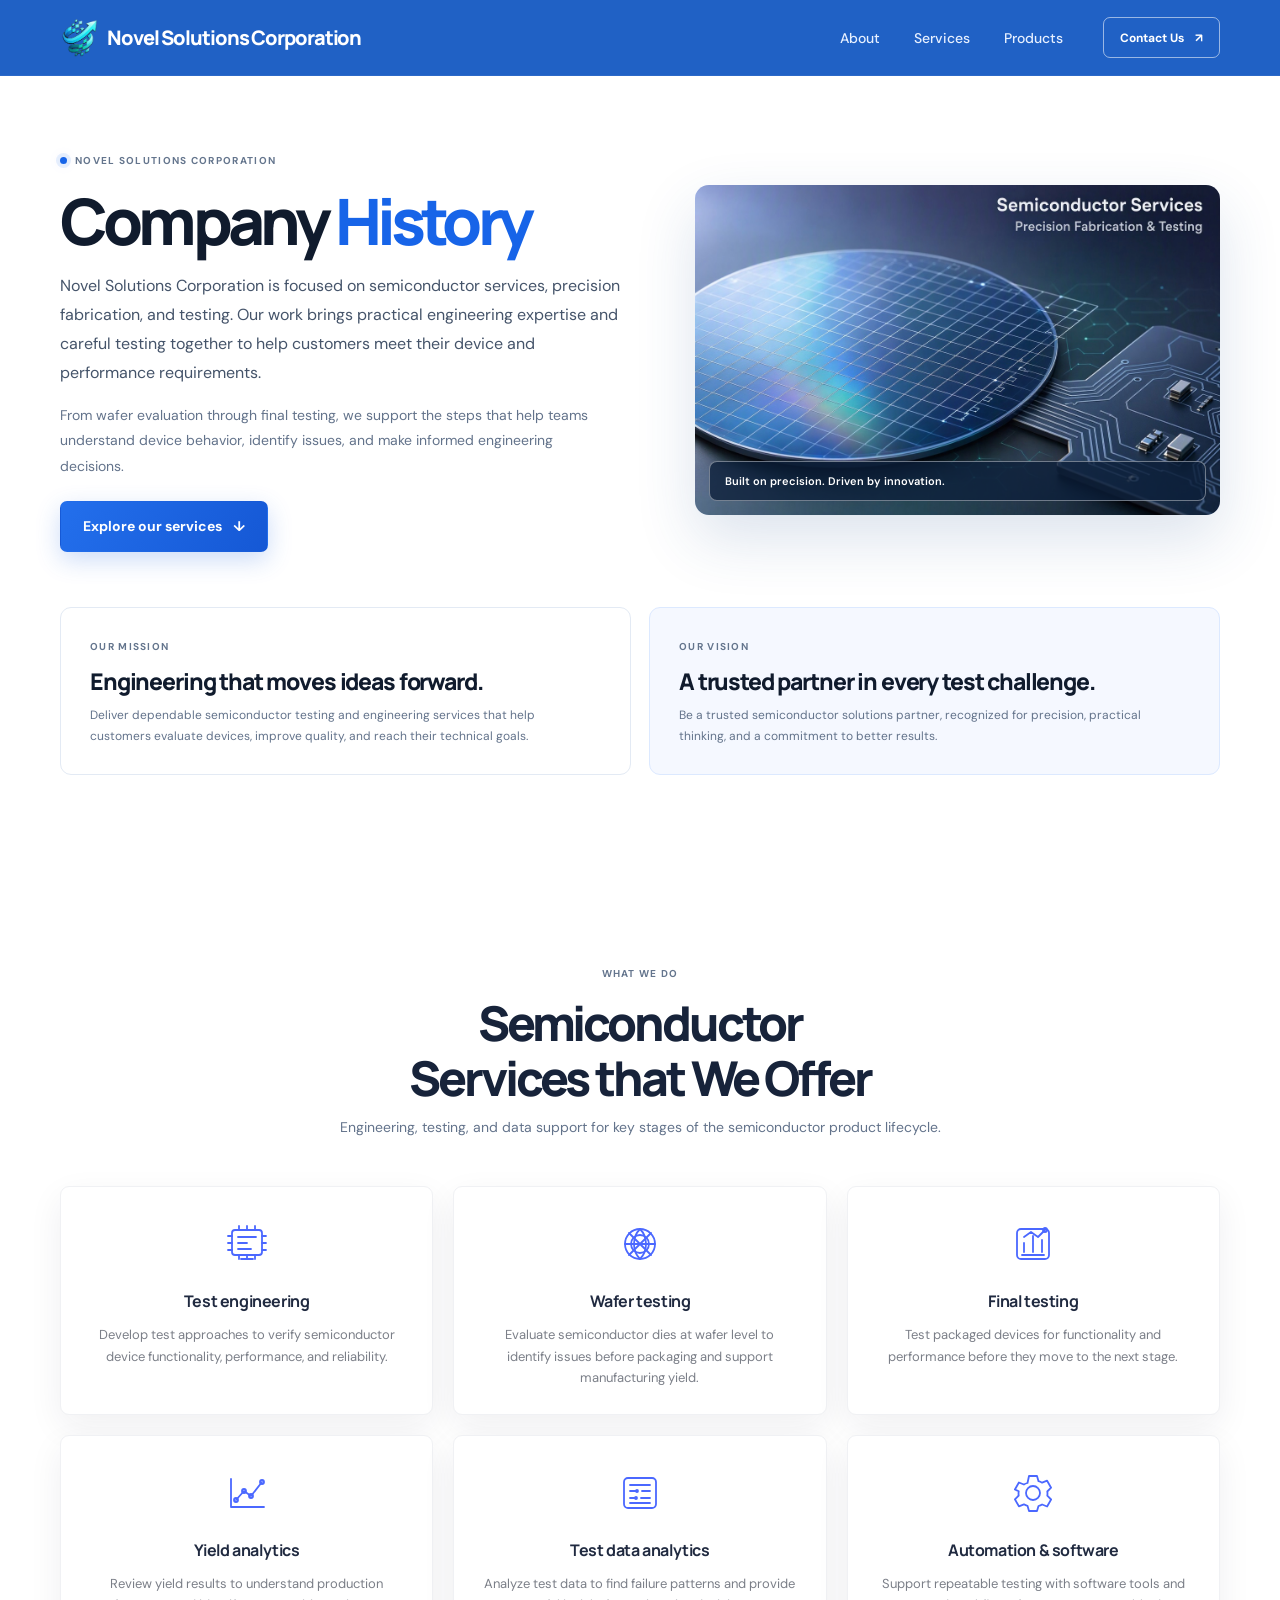
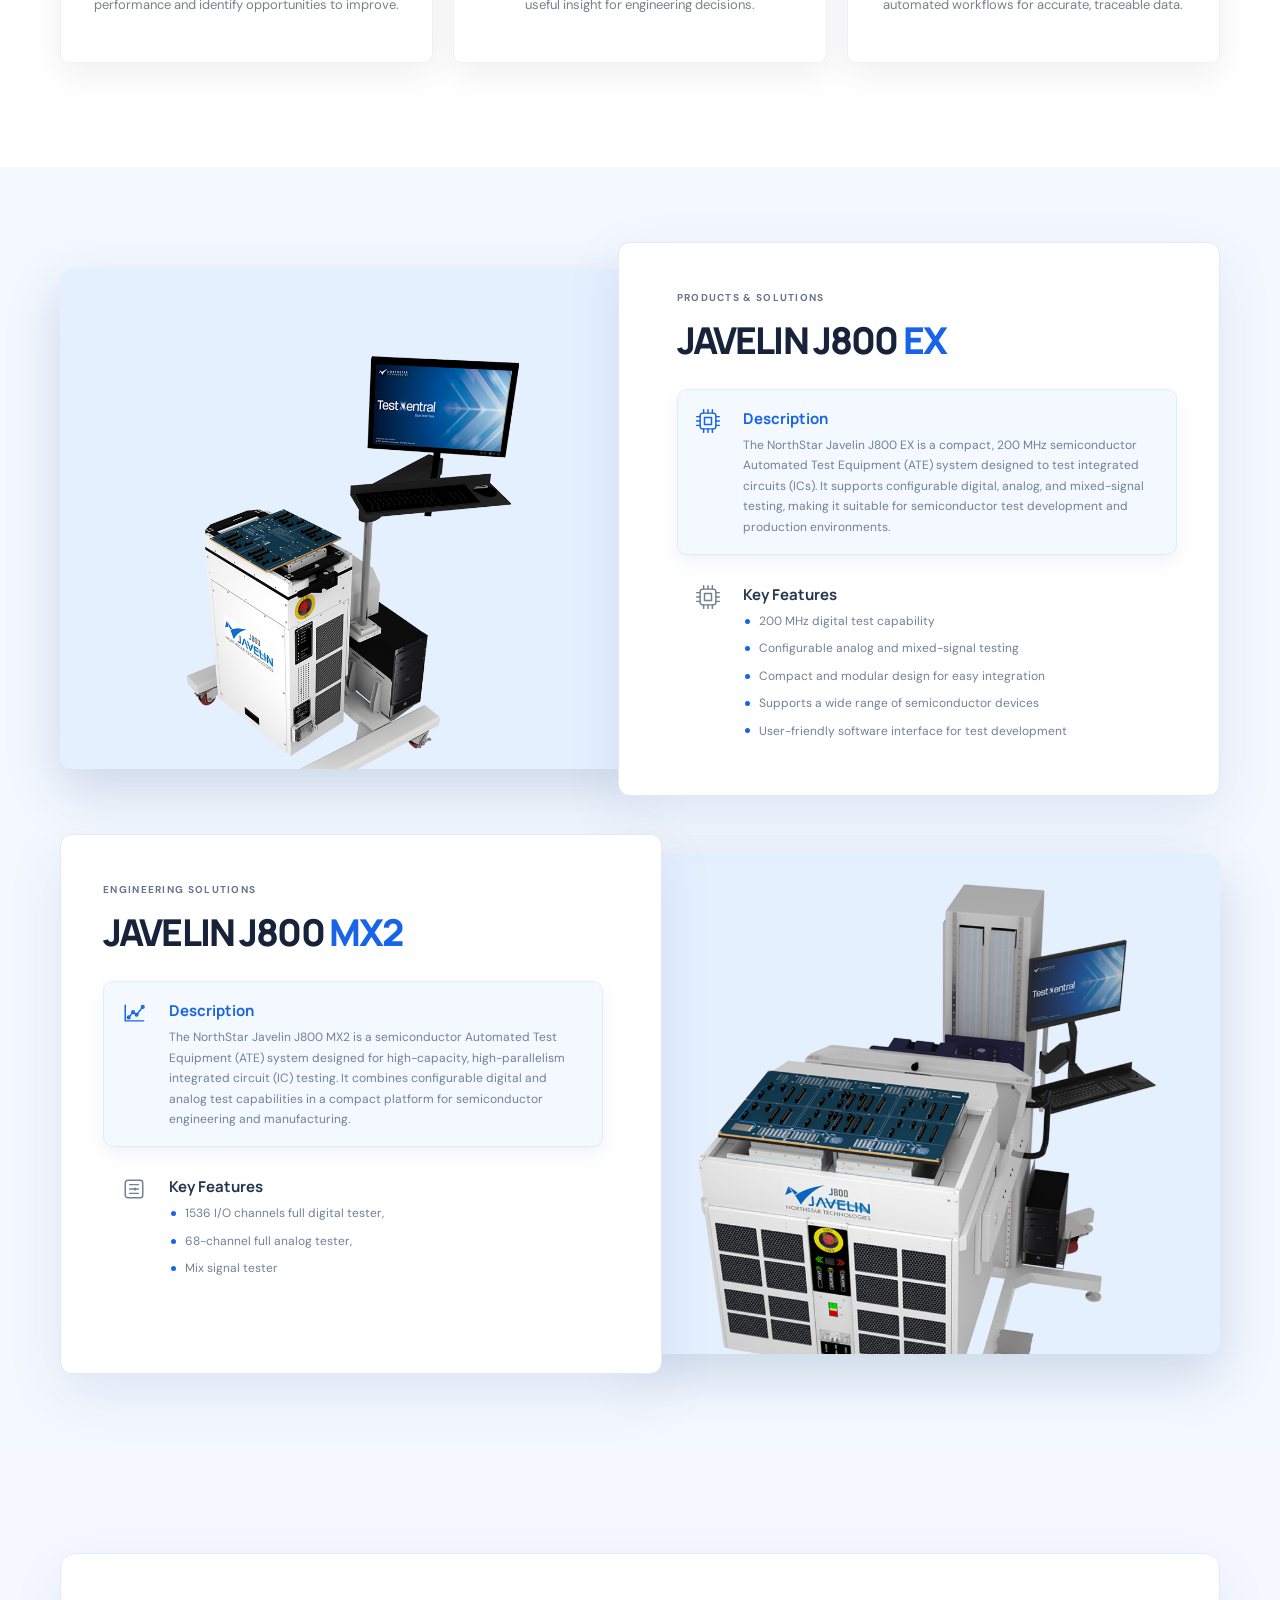
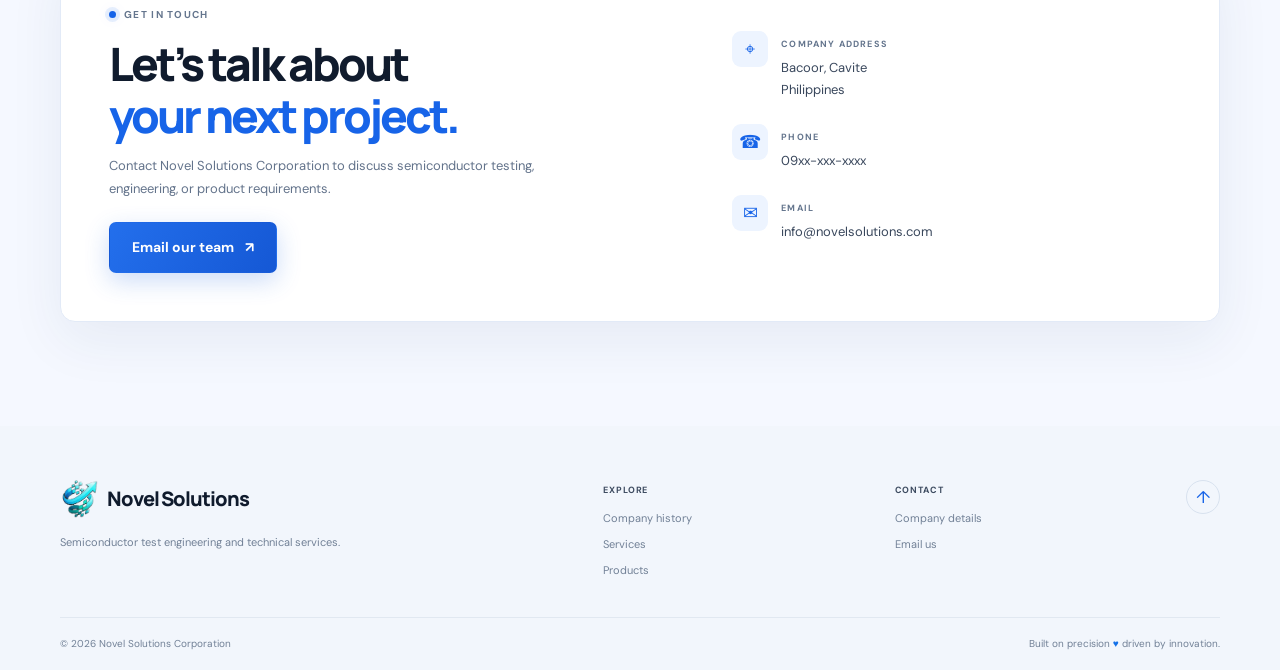
==== index.html @ f27f7ca1 "Add files via upload" ====
<!doctype html>
<html lang="en">
  <head>
    <meta charset="UTF-8" />
    <meta name="viewport" content="width=device-width, initial-scale=1.0" />
    <meta name="description" content="Learn about Novel Solutions Corporation, our semiconductor services, product solutions, and contact information." />
    <meta name="theme-color" content="#f3f7ff" />
    <script>document.documentElement.classList.add("is-loading");</script>
    <title>Novel Solutions Corporation | Semiconductor Services</title>
    <link rel="preconnect" href="https://fonts.googleapis.com" />
    <link rel="preconnect" href="https://fonts.gstatic.com" crossorigin />
    <link href="https://fonts.googleapis.com/css2?family=DM+Sans:wght@400;500;600;700&family=Manrope:wght@400;500;600;700;800&display=swap" rel="stylesheet" />
    <link rel="preload" as="image" href="assets/novel-solutions-logo.png" />
    <link rel="stylesheet" href="styles.css" />
    <script src="script.js" defer></script>
  </head>
  <body>
    <div class="preloader" role="status" aria-live="polite" aria-label="Loading Novel Solutions">
      <img class="preloader-logo" src="assets/novel-solutions-logo.png" alt="" aria-hidden="true" />
      <span class="preloader-track" aria-hidden="true"><span></span></span>
    </div>
    <header class="site-header" id="top">
      <nav class="nav-wrap container" aria-label="Main navigation">
        <a class="brand" href="#top" aria-label="Novel Solutions home">
          <img class="brand-logo" src="assets/novel-solutions-mark.png" alt="" aria-hidden="true" />
          <span>Novel Solutions Corporation</span>
        </a>
        <button class="menu-toggle" type="button" aria-label="Open navigation" aria-expanded="false" aria-controls="primary-navigation">
          <span></span><span></span><span></span>
        </button>
        <div class="nav-panel" id="primary-navigation">
          <div class="nav-links">
            <a href="#history">About</a>
            <a href="#services">Services</a>
            <a href="#products">Products</a>
          </div>
          <a class="button button-small button-outline nav-cta" href="#contact">Contact Us <span aria-hidden="true">↗</span></a>
        </div>
      </nav>
    </header>

    <main>
      <section class="company-section section" id="history">
        <div class="container company-layout">
          <div class="company-story">
            <span class="eyebrow"><span class="eyebrow-dot"></span> NOVEL SOLUTIONS CORPORATION</span>
            <h1>Company <span>History</span></h1>
            <p class="company-lead">Novel Solutions Corporation is focused on semiconductor services, precision fabrication, and testing. Our work brings practical engineering expertise and careful testing together to help customers meet their device and performance requirements.</p>
            <p>From wafer evaluation through final testing, we support the steps that help teams understand device behavior, identify issues, and make informed engineering decisions.</p>
            <a class="button button-primary" href="#services">Explore our services <span aria-hidden="true">↓</span></a>
          </div>
          <figure class="company-photo">
            <img src="Image/Pic1.jpg" alt="Semiconductor wafer and circuit board representing precision fabrication and testing" />
            <figcaption>Built on precision. Driven by innovation.</figcaption>
          </figure>
        </div>
        <div class="container purpose-grid">
          <article class="purpose-card">
            <span class="eyebrow">OUR MISSION</span>
            <h2>Engineering that moves ideas forward.</h2>
            <p>Deliver dependable semiconductor testing and engineering services that help customers evaluate devices, improve quality, and reach their technical goals.</p>
          </article>
          <article class="purpose-card purpose-card-highlight">
            <span class="eyebrow">OUR VISION</span>
            <h2>A trusted partner in every test challenge.</h2>
            <p>Be a trusted semiconductor solutions partner, recognized for precision, practical thinking, and a commitment to better results.</p>
          </article>
        </div>
      </section>

      <section class="section company-services" id="services">
        <div class="container">
          <div class="section-heading centered">
            <span class="eyebrow">WHAT WE DO</span>
            <h2>Semiconductor<br /><span>Services that We Offer</span></h2>
            <p>Engineering, testing, and data support for key stages of the semiconductor product lifecycle.</p>
          </div>
          <div class="service-grid">
            <article class="service-card">
              <span class="service-icon" aria-hidden="true"><svg viewBox="0 0 48 48" fill="none"><rect x="9" y="10" width="30" height="25" rx="3" /><path d="M15 17h18M15 23h9M15 29h13M18 39h12M24 35v4M5 16h4m-4 7h4m-4 7h4m30-14h4m-4 7h4m-4 7h4M16 6v4m8-4v4m8-4v4m-16 25v4m8-4v4m8-4v4" /></svg></span>
              <h3>Test engineering</h3>
              <p>Develop test approaches to verify semiconductor device functionality, performance, and reliability.</p>
            </article>
            <article class="service-card">
              <span class="service-icon" aria-hidden="true"><svg viewBox="0 0 48 48" fill="none"><circle cx="24" cy="24" r="15" /><circle cx="24" cy="24" r="9" /><path d="M9 24h30M24 9c4 4 6 9 6 15s-2 11-6 15m0-30c-4 4-6 9-6 15s2 11 6 15M13 13l22 22M35 13 13 35" /></svg></span>
              <h3>Wafer testing</h3>
              <p>Evaluate semiconductor dies at wafer level to identify issues before packaging and support manufacturing yield.</p>
            </article>
            <article class="service-card">
              <span class="service-icon" aria-hidden="true"><svg viewBox="0 0 48 48" fill="none"><rect x="8" y="9" width="32" height="30" rx="4" /><path d="M15 32V23m9 9V16m9 16V20M13 35h22M15 17l7-5 7 5 7-7" /><circle cx="36" cy="10" r="2" /></svg></span>
              <h3>Final testing</h3>
              <p>Test packaged devices for functionality and performance before they move to the next stage.</p>
            </article>
            <article class="service-card">
              <span class="service-icon" aria-hidden="true"><svg viewBox="0 0 48 48" fill="none"><path d="M8 38V10m0 28h33" /><path d="m13 31 8-9 7 5 11-14" /><circle cx="13" cy="31" r="2" /><circle cx="21" cy="22" r="2" /><circle cx="28" cy="27" r="2" /><circle cx="39" cy="13" r="2" /></svg></span>
              <h3>Yield analytics</h3>
              <p>Review yield results to understand production performance and identify opportunities to improve.</p>
            </article>
            <article class="service-card">
              <span class="service-icon" aria-hidden="true"><svg viewBox="0 0 48 48" fill="none"><rect x="8" y="9" width="32" height="30" rx="4" /><path d="M14 16h20M14 22h7m5 0h8M14 29h5m6 0h9M14 34h20" /><circle cx="21" cy="22" r="1" /><circle cx="20" cy="29" r="1" /></svg></span>
              <h3>Test data analytics</h3>
              <p>Analyze test data to find failure patterns and provide useful insight for engineering decisions.</p>
            </article>
            <article class="service-card">
              <span class="service-icon" aria-hidden="true"><svg viewBox="0 0 48 48" fill="none"><circle cx="24" cy="24" r="7" /><path d="M20 7h8l1.5 5.2a13 13 0 0 1 3.6 1.5l5-2 4 7-3.8 3.8a13 13 0 0 1 0 4.2l3.8 3.8-4 7-5-2a13 13 0 0 1-3.6 1.5L28 42h-8l-1.5-5.2a13 13 0 0 1-3.6-1.5l-5 2-4-7 3.8-3.8a13 13 0 0 1 0-4.2L5.9 20.5l4-7 5 2a13 13 0 0 1 3.6-1.5L20 7Z" /></svg></span>
              <h3>Automation &amp; software</h3>
              <p>Support repeatable testing with software tools and automated workflows for accurate, traceable data.</p>
            </article>
          </div>
        </div>
      </section>

      <section class="section company-products" id="products">
        <div class="container product-showcase">
          <figure class="product-showcase-image">
            <img src="Image/j800-ex.png" alt="Semiconductor chip and illuminated circuit board" loading="lazy" />
          </figure>
          <div class="product-showcase-panel">
            <span class="eyebrow">PRODUCTS &amp; SOLUTIONS</span>
            <h2>JAVELIN J800 <span>EX</span></h2>
            <div class="product-highlights">
              <article class="product-highlight product-highlight-active">
                <span class="product-highlight-icon" aria-hidden="true"><svg viewBox="0 0 32 32" fill="none"><rect x="7" y="7" width="18" height="18" rx="3" /><path d="M12 12h8v8h-8zM3 11h4m-4 5h4m-4 5h4m18-10h4m-4 5h4m-4 5h4M11 3v4m5-4v4m5-4v4m-10 18v4m5-4v4m5-4v4" /></svg></span>
                <div>
                  <h3>Description</h3>
                  <p>The NorthStar Javelin J800 EX is a compact, 200 MHz semiconductor Automated Test Equipment (ATE) system designed to test integrated circuits (ICs). It supports configurable digital, analog, and mixed-signal testing, making it suitable for semiconductor test development and production environments.</p>
                </div>
              </article>

              <article class="product-highlight">
                <span class="product-highlight-icon" aria-hidden="true"><svg viewBox="0 0 32 32" fill="none"><rect x="7" y="7" width="18" height="18" rx="3" /><path d="M12 12h8v8h-8zM3 11h4m-4 5h4m-4 5h4m18-10h4m-4 5h4m-4 5h4M11 3v4m5-4v4m5-4v4m-10 18v4m5-4v4m5-4v4" /></svg></span>
                <div>
                  <h3>Key Features</h3>
                  <ul>
                    <li>200 MHz digital test capability</li>
                    <li>Configurable analog and mixed-signal testing</li>
                    <li>Compact and modular design for easy integration</li>
                    <li>Supports a wide range of semiconductor devices</li>
                    <li>User-friendly software interface for test development</li>
                  </ul>
                </div>
                </article>
              
            </div>
          </div>
        </div>
        <div class="container product-showcase product-showcase-reverse">
          <div class="product-showcase-panel">
            <span class="eyebrow">ENGINEERING SOLUTIONS</span>
            <h2>JAVELIN J800 <span>MX2</span></h2>
            <div class="product-highlights">
              <article class="product-highlight product-highlight-active">
                <span class="product-highlight-icon" aria-hidden="true"><svg viewBox="0 0 32 32" fill="none"><path d="M6 25V7m0 18h21M10 21l5-6 4 3 7-9" /><circle cx="10" cy="21" r="1.5" /><circle cx="15" cy="15" r="1.5" /><circle cx="19" cy="18" r="1.5" /><circle cx="26" cy="9" r="1.5" /></svg></span>
                <div>
                  <h3>Description</h3>
                  <p>The NorthStar Javelin J800 MX2 is a semiconductor Automated Test Equipment (ATE) system designed for high-capacity, high-parallelism integrated circuit (IC) testing. It combines configurable digital and analog test capabilities in a compact platform for semiconductor engineering and manufacturing.</p>
                </div>
              </article>
              <article class="product-highlight">
                <span class="product-highlight-icon" aria-hidden="true"><svg viewBox="0 0 32 32" fill="none"><rect x="6" y="6" width="20" height="20" rx="3" /><path d="M11 11h10M11 16h4m4 0h2m-10 5h10" /><circle cx="17" cy="16" r="1" /></svg></span>
                <div>
                  <h3>Key Features</h3>
                  <ul>
                    <li>1536 I/O channels full digital tester,</li>
                    <li>68-channel full analog tester,</li>
                    <li>Mix signal tester</li>
                  </ul>
                </div>
              </article>
        
            </div>
          </div>
          <figure class="product-showcase-image">
            <img src="Image/j800-1.png" alt="Semiconductor wafer and circuit board for engineering and testing" loading="lazy" />
          </figure>
        </div>
      </section>

      <section class="section company-contact" id="contact">
        <div class="container contact-panel">
          <div class="contact-intro">
            <span class="eyebrow"><span class="eyebrow-dot"></span> GET IN TOUCH</span>
            <h2>Let’s talk about<br /><span>your next project.</span></h2>
            <p>Contact Novel Solutions Corporation to discuss semiconductor testing, engineering, or product requirements.</p>
            <a class="button button-primary" href="mailto:info@novelsolutions.com">Email our team <span aria-hidden="true">↗</span></a>
          </div>
          <div class="contact-details">
            <div class="contact-detail">
              <span class="contact-detail-icon" aria-hidden="true">⌖</span>
              <div><span class="eyebrow">COMPANY ADDRESS</span><p>Bacoor, Cavite<br />Philippines</p></div>
            </div>
            <div class="contact-detail">
              <span class="contact-detail-icon" aria-hidden="true">☎</span>
              <div><span class="eyebrow">PHONE</span><p>09xx-xxx-xxxx</p></div>
            </div>
            <div class="contact-detail">
              <span class="contact-detail-icon" aria-hidden="true">✉</span>
              <div><span class="eyebrow">EMAIL</span><p><a href="mailto:info@novelsolutions.com">info@novelsolutions.com</a></p></div>
            </div>
          </div>
        </div>
      </section>
    </main>

    <footer class="site-footer">
      <div class="container footer-main">
        <div class="footer-brand">
          <a class="brand" href="#top"><img class="brand-logo" src="assets/novel-solutions-mark.png" alt="" aria-hidden="true" /><span>Novel Solutions</span></a>
          <p>Semiconductor test engineering and technical services.</p>
        </div>
        <div class="footer-column"><strong>EXPLORE</strong><a href="#history">Company history</a><a href="#services">Services</a><a href="#products">Products</a></div>
        <div class="footer-column"><strong>CONTACT</strong><a href="#contact">Company details</a><a href="mailto:info@novelsolutions.com">Email us</a></div>
        <a class="back-top" href="#top" aria-label="Back to top">↑</a>
      </div>
      <div class="container footer-bottom"><span>© <span id="year"></span> Novel Solutions Corporation</span><span>Built on precision <span class="footer-heart">♥</span> driven by innovation.</span></div>
    </footer>
  </body>
</html>
---- styles.css ----
:root {
  color-scheme: light;
  --blue: #1762e8;
  --blue-dark: #124fcb;
  --ink: #111827;
  --muted: #657186;
  --line: #e9edf4;
  --pale: #f5f8ff;
  --font-body: "DM Sans", sans-serif;
  --font-display: "Manrope", sans-serif;
}

* { box-sizing: border-box; }
html { scroll-behavior: smooth; scroll-padding-top: 86px; }
body { margin: 0; background: #fff; color: var(--ink); font-family: var(--font-body); -webkit-font-smoothing: antialiased; }
a { color: inherit; text-decoration: none; }
button { font: inherit; }
.container { width: min(1160px, calc(100% - 48px)); margin: 0 auto; }

.announcement { height: 38px; background: #102548; color: #eaf2ff; font-size: 12px; }
.announcement-inner { width: min(1280px, calc(100% - 40px)); height: 100%; margin: auto; display: flex; align-items: center; justify-content: space-between; }
.announcement-link { display: inline-flex; align-items: center; gap: 9px; font-weight: 500; }
.announcement-link > span:last-child { color: #92bdff; font-size: 14px; transition: transform .2s ease; }
.announcement-link:hover > span:last-child { transform: translateX(3px); }
.announcement-pill { padding: 3px 7px; border-radius: 4px; background: rgba(255,255,255,.14); color: #fff; font-size: 9px; font-weight: 700; letter-spacing: .06em; }
.github-link { display: inline-flex; align-items: center; gap: 6px; font-weight: 600; }
.github-link > span:first-child { color: #b5d2ff; font-size: 16px; }
.star-count { margin-left: 2px; border-radius: 4px; background: rgba(255,255,255,.14); padding: 2px 6px; }

.site-header { position: sticky; z-index: 20; top: 0; height: 76px; border-bottom: 1px solid rgba(231,235,243,.78); background: rgba(255,255,255,.92); backdrop-filter: blur(16px); transition: box-shadow .2s; }
.site-header.scrolled { box-shadow: 0 6px 24px rgba(23,45,87,.06); }
.nav-wrap { height: 100%; display: flex; align-items: center; justify-content: space-between; }
.brand { display: inline-flex; align-items: center; gap: 9px; font-family: var(--font-display); font-size: 20px; font-weight: 800; letter-spacing: -.055em; }
.brand-logo { display: block; width: 38px; height: 38px; flex: 0 0 auto; object-fit: contain; }
.nav-panel, .nav-links { display: flex; align-items: center; }
.nav-panel { gap: 40px; }
.nav-links { gap: 34px; color: #465267; font-size: 14px; font-weight: 500; }
.nav-links a { transition: color .18s; }
.nav-links a:hover { color: var(--blue); }
.button { display: inline-flex; align-items: center; justify-content: center; gap: 11px; min-height: 51px; padding: 0 22px; border: 1px solid transparent; border-radius: 7px; font-size: 14px; font-weight: 700; transition: transform .2s, box-shadow .2s, background .2s; }
.button:hover { transform: translateY(-2px); }
.button-small { min-height: 41px; padding: 0 16px; font-size: 12px; }
.button-outline { border-color: #d9e1ed; color: #293850; }
.button-outline:hover { border-color: #9bb9ee; background: #f6f9ff; }
.button-primary { background: var(--blue); color: #fff; box-shadow: 0 9px 22px rgba(23,98,232,.2); }
.button-primary:hover { background: var(--blue-dark); box-shadow: 0 12px 26px rgba(23,98,232,.26); }
.button-text { color: #263349; }
.button-text span { color: var(--blue); transition: transform .2s; }
.button-text:hover span { transform: translateX(4px); }
.menu-toggle { display: none; }

.hero { display: flex; min-height: 0; align-items: center; flex-direction: column; gap: 0; padding-top: 88px; padding-bottom: 38px; }
.hero-copy { position: relative; z-index: 1; width: 100%; padding: 0; text-align: center; }
.eyebrow { display: inline-flex; align-items: center; gap: 8px; color: #63728a; font-size: 10px; font-weight: 700; letter-spacing: .13em; }
.eyebrow-dot { width: 7px; height: 7px; border-radius: 50%; background: var(--blue); box-shadow: 0 0 0 4px #eaf2ff; }
.hero h1, h2, h3, p { margin-top: 0; }
.hero h1 { margin: 21px 0 17px; font-family: var(--font-display); font-size: clamp(53px, 6.2vw, 76px); font-weight: 800; letter-spacing: -.075em; line-height: 1.04; }
.hero h1 span, .section-heading h2 span, .showcase-copy h2 span, .widgets-intro h2 span, .blog-heading h2 span, .faq-intro h2 span { color: var(--blue); }
.hero-copy > p { max-width: 760px; margin: 0 auto 26px; color: var(--muted); font-size: 17px; line-height: 1.65; }
.hero-actions { display: flex; align-items: center; justify-content: center; gap: 10px; }
.hero-note { display: flex; align-items: center; gap: 12px; margin-top: 29px; color: #778397; font-size: 11px; }
.hero-note strong { color: #273349; }
.avatar-stack { display: flex; padding-left: 3px; }
.avatar-stack span { display: grid; width: 25px; height: 25px; margin-left: -4px; place-items: center; border: 2px solid #fff; border-radius: 50%; background: #d6e6ff; color: #2557a4; font-size: 9px; font-weight: 700; }
.avatar-stack span:nth-child(2) { background: #ffe0d0; color: #995e41; }
.avatar-stack span:nth-child(3) { background: #e0dcff; color: #6253a0; }
.hero-art { position: relative; width: min(940px, 100%); min-height: 420px; display: grid; place-items: center; isolation: isolate; }
.hero-art::before { position: absolute; z-index: -2; top: 26px; left: calc(50% - 235px); width: 470px; height: 350px; border: 1px solid #dce8fb; border-radius: 50%; content: ""; }
.hero-art::after { position: absolute; z-index: -2; top: 54px; left: calc(50% - 205px); width: 410px; height: 294px; border: 1px dashed #c4d9fb; border-radius: 50%; content: ""; }
.hero-photo { position: relative; z-index: -1; width: min(590px, 76%); height: 328px; border: 9px solid white; border-radius: 16px; background: url("https://6ad2fc2f2ff4c710e5e460a7.imgix.net/sandbox/cover1.webp") center 43%/cover; box-shadow: 0 24px 70px rgba(35,78,140,.2); }
.art-orbit { position: absolute; border-radius: 50%; }
.orbit-one { top: 48px; right: 124px; width: 45px; height: 45px; border: 1px solid #bdd4fa; }
.orbit-two { bottom: 55px; left: 127px; width: 14px; height: 14px; background: #70a7ff; box-shadow: 0 0 0 8px #edf4ff; }
.float-card { position: absolute; display: flex; align-items: center; gap: 10px; padding: 12px 15px; border: 1px solid #edf1f8; border-radius: 10px; background: rgba(255,255,255,.96); box-shadow: 0 12px 34px rgba(36,63,106,.11); }
.float-card strong, .float-card small { display: block; }
.float-card strong { font-size: 11px; }
.float-card small { margin-top: 3px; color: #8994a5; font-size: 9px; }
.float-card-top { top: 86px; right: 78px; }
.float-card-bottom { bottom: 53px; left: 75px; }
.float-icon, .float-chart { display: grid; width: 31px; height: 31px; place-items: center; border-radius: 8px; background: #e9f2ff; color: var(--blue); font-size: 17px; }
.float-chart { background: #e9f8f6; color: #1c9b85; font-size: 18px; font-weight: 700; }
.sparkle { position: absolute; color: #69a1ff; }
.sparkle-one { top: 86px; left: 104px; font-size: 19px; }
.sparkle-two { right: 110px; bottom: 103px; font-size: 23px; }

.trust-strip { display: flex; align-items: center; justify-content: space-between; gap: 35px; min-height: 91px; margin-bottom: 52px; border-top: 1px solid var(--line); border-bottom: 1px solid var(--line); }
.trust-strip > span { flex-shrink: 0; color: #8a95a7; font-size: 9px; font-weight: 700; letter-spacing: .14em; }
.trust-logos { display: flex; align-items: center; justify-content: space-around; gap: 32px; width: 74%; color: #758198; }
.tech-logo { display: inline-flex; align-items: center; gap: 7px; white-space: nowrap; font-family: var(--font-display); font-size: 15px; font-weight: 700; letter-spacing: -.04em; }
.tech-logo b { color: #8ea0bc; font-size: 19px; }

.section { padding: 104px 0; }
.features-section { background: #f8faff; }
.section-heading { max-width: 620px; margin: 0 auto 45px; }
.centered { text-align: center; }
.section-heading h2, .showcase-copy h2, .widgets-intro h2, .blog-heading h2, .faq-intro h2 { margin: 13px 0 12px; font-family: var(--font-display); font-size: clamp(34px, 4vw, 48px); font-weight: 800; letter-spacing: -.065em; line-height: 1.15; }
.section-heading > p, .showcase-copy > p, .widgets-intro > p, .faq-intro > p { color: var(--muted); font-size: 14px; line-height: 1.8; }
.feature-grid { display: grid; grid-template-columns: repeat(4, 1fr); gap: 15px; }
.feature-card { min-height: 236px; padding: 23px 20px 20px; border: 1px solid #e9eef7; border-radius: 9px; background: #fff; transition: transform .2s, box-shadow .2s, border .2s; }
.feature-card:hover { transform: translateY(-4px); border-color: #d5e4fb; box-shadow: 0 15px 34px rgba(34,69,122,.08); }
.feature-icon { display: grid; width: 40px; height: 40px; place-items: center; border-radius: 10px; font-size: 19px; font-weight: 600; }
.icon-blue { background: #eaf2ff; color: #3678eb; }
.icon-indigo { background: #f0edff; color: #7160df; }
.icon-sky { background: #e7f7ff; color: #269ed2; }
.icon-cyan { background: #e6f8f8; color: #24999c; }
.feature-card h3 { margin: 18px 0 8px; font-family: var(--font-display); font-size: 15px; letter-spacing: -.03em; }
.feature-card p { min-height: 60px; margin-bottom: 14px; color: #788498; font-size: 11px; line-height: 1.65; }
.feature-card > a, .blog-read { color: var(--blue); font-size: 11px; font-weight: 700; }
.feature-card > a span, .blog-read span, .text-link span { margin-left: 3px; transition: margin .2s; }
.feature-card > a:hover span, .blog-read:hover span, .text-link:hover span { margin-left: 7px; }

.split-layout { display: grid; grid-template-columns: 1fr 1fr; align-items: center; gap: 91px; }
.showcase-section { padding-top: 113px; }
.showcase-copy { max-width: 450px; }
.showcase-copy h2 { margin-top: 15px; margin-bottom: 18px; }
.showcase-copy > p { max-width: 405px; margin-bottom: 23px; }
.check-list { display: grid; gap: 12px; margin: 0 0 27px; padding: 0; color: #48576c; font-size: 12px; list-style: none; }
.check-list li { display: flex; align-items: center; gap: 10px; }
.check-list li span { display: grid; width: 19px; height: 19px; place-items: center; border-radius: 50%; background: #eaf2ff; color: var(--blue); font-size: 10px; font-weight: 700; }
.showcase-visual { position: relative; min-height: 378px; display: grid; place-items: center; border-radius: 15px; }
.visual-blue { overflow: hidden; background: #eaf2ff; }
.visual-blue::before, .visual-blue::after { position: absolute; width: 280px; height: 280px; border: 1px solid rgba(56,117,223,.14); border-radius: 50%; content: ""; }
.visual-blue::after { width: 360px; height: 360px; }
.browser-card { z-index: 1; width: 83%; min-height: 255px; overflow: hidden; border: 1px solid #e5ebf5; border-radius: 9px; background: #fff; box-shadow: 0 20px 48px rgba(36,67,117,.14); transform: rotate(-2deg); }
.browser-top { height: 31px; display: flex; align-items: center; gap: 4px; padding: 0 11px; border-bottom: 1px solid #edf0f5; }
.browser-top > span { width: 5px; height: 5px; border-radius: 50%; background: #e0e6ef; }
.browser-top > i { width: 34%; height: 8px; margin: auto; border-radius: 5px; background: #f2f4f8; }
.browser-content { display: grid; grid-template-columns: 73px 1fr; min-height: 224px; }
.browser-sidebar { display: flex; flex-direction: column; gap: 12px; padding: 20px 13px; border-right: 1px solid #edf0f5; }
.browser-sidebar b { width: 21px; height: 21px; margin-bottom: 8px; border-radius: 6px; background: #397be8; }
.browser-sidebar i { width: 42px; height: 5px; border-radius: 3px; background: #e9eef6; }
.browser-main { padding: 21px 21px 15px; }
.browser-label { display: block; margin-bottom: 7px; color: #8794a9; font-size: 6px; font-weight: 700; letter-spacing: .12em; }
.browser-main > strong { display: block; font-family: var(--font-display); font-size: 18px; line-height: 1.2; letter-spacing: -.05em; }
.browser-lines { display: grid; gap: 5px; margin: 10px 0 12px; }
.browser-lines i { width: 73%; height: 4px; border-radius: 3px; background: #e8edf4; }
.browser-lines i + i { width: 53%; }
.browser-metric { position: relative; display: flex; flex-direction: column; gap: 4px; width: 100%; padding: 8px 10px; border: 1px solid #edf1f7; border-radius: 6px; }
.browser-metric b { color: #2770e8; font-size: 12px; }
.browser-metric > span { color: #8793a5; font-size: 6px; }
.mini-bars { position: absolute; right: 12px; bottom: 8px; display: flex; align-items: end; gap: 3px; height: 23px; }
.mini-bars i { width: 5px; border-radius: 2px 2px 0 0; background: #b4d1ff; }
.mini-bars i:nth-child(1) { height: 8px; }.mini-bars i:nth-child(2) { height: 13px; }.mini-bars i:nth-child(3) { height: 10px; }.mini-bars i:nth-child(4) { height: 17px; }.mini-bars i:nth-child(5) { height: 13px; }.mini-bars i:nth-child(6) { height: 20px; }.mini-bars i:nth-child(7) { height: 23px; background: #347bed; }
.visual-sticker { position: absolute; right: 24px; bottom: 23px; z-index: 2; padding: 9px 12px; border-radius: 5px; background: #fff; color: #66758c; font-size: 8px; font-weight: 700; letter-spacing: .08em; box-shadow: 0 6px 18px rgba(36,67,117,.08); }
.visual-sticker b { margin-left: 4px; color: #3678eb; }

.details-section { padding-top: 84px; padding-bottom: 119px; }
.split-reverse .showcase-copy { order: 2; }
.split-reverse .showcase-visual { order: 1; }
.detail-stats { display: flex; gap: 37px; margin: 27px 0 25px; }
.detail-stats > div { display: flex; flex-direction: column; gap: 5px; }
.detail-stats strong { font-family: var(--font-display); font-size: 28px; letter-spacing: -.07em; }
.detail-stats strong span { color: var(--blue); }
.detail-stats small { color: #8390a3; font-size: 10px; }
.text-link { display: inline-flex; align-items: center; color: var(--blue); font-size: 12px; font-weight: 700; }
.text-link span { font-size: 15px; }
.visual-paper { border: 1px solid #edf0f5; background: #f8faff; }
.layout-window { width: 73%; min-height: 280px; padding: 16px; border: 1px solid #edf0f4; border-radius: 8px; background: #fff; box-shadow: 0 16px 40px rgba(36,67,117,.12); transform: rotate(2deg); }
.layout-window-top { display: flex; align-items: center; justify-content: space-between; color: #8793a5; font-size: 7px; font-weight: 700; letter-spacing: .1em; }
.layout-window-top b { color: #a5b1c2; letter-spacing: 2px; }
.layout-hero-block { min-height: 139px; margin-top: 13px; padding: 20px; border-radius: 5px; background: linear-gradient(115deg,#eaf2ff,#f4f7ff 72%,#dceaff); }
.layout-hero-block small { display: block; margin-bottom: 8px; color: #6480ab; font-size: 6px; font-weight: 700; letter-spacing: .12em; }
.layout-hero-block strong { display: block; font-family: var(--font-display); font-size: 22px; line-height: 1.13; letter-spacing: -.06em; }
.layout-hero-block i { display: block; width: 34px; height: 5px; margin-top: 11px; border-radius: 4px; background: #3479e9; }
.layout-mini-grid { display: grid; grid-template-columns: repeat(3,1fr); gap: 8px; margin-top: 10px; }
.layout-mini-grid > span { display: grid; gap: 5px; padding: 9px; border: 1px solid #edf1f6; border-radius: 4px; }
.layout-mini-grid b { color: #3479e9; font-size: 8px; }
.layout-mini-grid i { width: 80%; height: 4px; border-radius: 3px; background: #e9eef5; }
.layout-mini-grid i:last-child { width: 54%; }
.floating-tag { position: absolute; right: 0; bottom: 48px; padding: 11px 14px; border: 1px solid #edf0f5; border-radius: 7px; background: #fff; box-shadow: 0 10px 25px rgba(36,67,117,.1); color: #536176; font-size: 10px; font-weight: 600; }
.floating-tag span { margin-right: 6px; color: var(--blue); font-size: 15px; }

.cta-band { overflow: hidden; background: #1762e8; color: #fff; }
.cta-inner { position: relative; display: flex; align-items: center; justify-content: space-between; min-height: 244px; padding-top: 20px; padding-bottom: 20px; }
.cta-inner::before, .cta-inner::after { position: absolute; width: 240px; height: 240px; border: 1px solid rgba(255,255,255,.16); border-radius: 50%; content: ""; }
.cta-inner::before { top: 38px; right: 189px; }
.cta-inner::after { top: 61px; right: 211px; width: 195px; height: 195px; }
.cta-sparkle { position: absolute; top: 26px; right: 43%; color: #9dbfff; font-size: 26px; }
.cta-inner .eyebrow { color: #c7dcff; }
.cta-inner h2 { margin: 13px 0 8px; font-family: var(--font-display); font-size: 43px; font-weight: 800; letter-spacing: -.06em; }
.cta-inner h2 span { color: #bfdaff; }
.cta-inner p { margin-bottom: 0; color: #d3e3ff; font-size: 13px; }
.button-white { position: relative; z-index: 1; border-color: #fff; background: #fff; color: #1857bd; box-shadow: 0 9px 22px rgba(13,44,102,.15); }
.button-white:hover { background: #eef5ff; }

.widgets-section { padding-top: 116px; padding-bottom: 115px; }
.widgets-layout { display: grid; grid-template-columns: .86fr 1.14fr; align-items: center; gap: 100px; }
.widgets-intro > p { max-width: 350px; margin-bottom: 22px; }
.widget-list { border-top: 1px solid var(--line); }
.widget-row { display: grid; grid-template-columns: 36px 37px 1fr 22px; align-items: center; min-height: 65px; border-bottom: 1px solid var(--line); transition: color .2s, padding .2s; }
.widget-row:hover { padding-right: 4px; padding-left: 4px; color: var(--blue); }
.widget-number { color: #a1adbd; font-size: 9px; }
.widget-icon { display: grid; width: 27px; height: 27px; place-items: center; border-radius: 7px; background: #eff5ff; color: #3478e8; font-size: 14px; }
.widget-name { font-family: var(--font-display); font-size: 13px; font-weight: 700; letter-spacing: -.025em; }
.widget-arrow { color: #8190a6; font-size: 14px; text-align: right; }
.widget-row:hover .widget-arrow { color: var(--blue); }

.blog-section { background: #f8faff; }
.blog-heading { display: flex; align-items: end; justify-content: space-between; margin-bottom: 34px; }
.blog-heading h2 { margin-bottom: 0; }
.desktop-link { margin-bottom: 7px; }
.blog-grid { display: grid; grid-template-columns: repeat(3,1fr); gap: 20px; }
.blog-card { padding-bottom: 21px; border: 1px solid #e8edf5; border-radius: 9px; background: #fff; overflow: hidden; transition: transform .2s, box-shadow .2s; }
.blog-card:hover { transform: translateY(-4px); box-shadow: 0 13px 30px rgba(34,69,122,.08); }
.blog-image { display: block; height: 187px; background-color: #eaf2ff; background-position: center; background-size: cover; }
.blog-image-one { background-image: url("https://images.unsplash.com/photo-1497366754035-f200968a6e72?auto=format&fit=crop&w=800&q=80"); }
.blog-image-two { background-image: url("https://images.unsplash.com/photo-1494438639946-1ebd1d20bf85?auto=format&fit=crop&w=800&q=80"); }
.blog-image-three { background-image: url("https://images.unsplash.com/photo-1498050108023-c5249f4df085?auto=format&fit=crop&w=800&q=80"); }
.blog-meta { display: flex; justify-content: space-between; gap: 10px; margin: 18px 18px 9px; color: #8895a8; font-size: 8px; font-weight: 700; letter-spacing: .08em; }
.blog-meta span:first-child { color: #3978df; }
.blog-card h3 { min-height: 42px; margin: 0 18px 7px; font-family: var(--font-display); font-size: 15px; line-height: 1.4; letter-spacing: -.035em; }
.blog-card h3 a:hover { color: var(--blue); }
.blog-card > p { min-height: 43px; margin: 0 18px 14px; color: #7b8798; font-size: 11px; line-height: 1.6; }
.blog-read { display: inline-block; margin: 0 18px; }
.mobile-link { display: none; }

.faq-section { padding-top: 112px; padding-bottom: 122px; }
.faq-layout { display: grid; grid-template-columns: .8fr 1.2fr; gap: 100px; align-items: start; }
.faq-intro > p { max-width: 300px; margin-bottom: 22px; }
.faq-list { border-top: 1px solid var(--line); }
.faq-list details { border-bottom: 1px solid var(--line); }
.faq-list summary { position: relative; display: flex; align-items: center; justify-content: space-between; min-height: 67px; padding-right: 5px; cursor: pointer; font-family: var(--font-display); font-size: 13px; font-weight: 700; letter-spacing: -.02em; list-style: none; }
.faq-list summary::-webkit-details-marker { display: none; }
.faq-list summary > span { position: relative; width: 18px; height: 18px; border: 1px solid #dce5f1; border-radius: 50%; }
.faq-list summary > span::before, .faq-list summary > span::after { position: absolute; top: 7px; left: 5px; width: 6px; height: 1px; background: #68809f; content: ""; }
.faq-list summary > span::after { transform: rotate(90deg); transition: transform .2s; }
.faq-list details[open] summary > span { border-color: #dceaff; background: #edf4ff; }
.faq-list details[open] summary > span::after { transform: rotate(0); }
.faq-list details > p { max-width: 550px; margin: -3px 35px 19px 0; color: #718096; font-size: 12px; line-height: 1.8; }

.site-footer { background: #f7f9fc; }
.footer-main { position: relative; display: grid; grid-template-columns: 2fr 1fr 1fr auto; gap: 40px; padding-top: 54px; padding-bottom: 40px; }
.footer-brand p { margin: 12px 0 0; color: #7f8b9d; font-size: 11px; }
.footer-column { display: grid; align-content: start; gap: 12px; color: #657287; font-size: 11px; }
.footer-column strong { margin: 4px 0 3px; color: #3d4b60; font-size: 9px; letter-spacing: .1em; }
.footer-column a:hover { color: var(--blue); }
.back-top { display: grid; width: 34px; height: 34px; place-items: center; border: 1px solid #dfe6f0; border-radius: 50%; color: var(--blue); font-size: 17px; }
.back-top:hover { border-color: #b5cefa; background: #edf4ff; }
.footer-bottom { display: flex; align-items: center; justify-content: space-between; min-height: 53px; border-top: 1px solid #e6ebf2; color: #8a95a6; font-size: 10px; }
.footer-heart { color: #4484ef; }

@media (min-width: 1440px) {
  .hero { padding-top: 100px; }
}
@media (max-width: 900px) {
  .container { width: min(100% - 40px, 700px); }
  .nav-panel { gap: 20px; }
  .nav-links { gap: 18px; }
  .hero h1 { font-size: clamp(49px, 7vw, 66px); }
  .hero-art { min-height: 360px; }
  .hero-photo { height: 285px; }
  .float-card-top { right: 21px; }
  .float-card-bottom { left: 20px; }
  .trust-strip { align-items: flex-start; flex-direction: column; justify-content: center; gap: 14px; padding-top: 20px; padding-bottom: 20px; }
  .trust-logos { width: 100%; justify-content: space-between; gap: 15px; }
  .tech-logo { font-size: 13px; }
  .feature-grid { grid-template-columns: repeat(2,1fr); }
  .split-layout { gap: 42px; }
  .showcase-visual { min-height: 330px; }
  .widgets-layout, .faq-layout { gap: 50px; }
  .blog-image { height: 145px; }
  .blog-card h3 { font-size: 13px; }
}
@media (max-width: 640px) {
  html { scroll-padding-top: 70px; }
  .container { width: calc(100% - 38px); }
  .announcement { height: 35px; font-size: 10px; }
  .announcement-inner { width: calc(100% - 26px); }
  .github-link { font-size: 10px; }
  .site-header { height: 66px; }
  .brand { font-size: 18px; }
  .brand-logo { width: 34px; height: 34px; }
  .menu-toggle { display: flex; width: 38px; height: 38px; flex-direction: column; justify-content: center; align-items: center; gap: 5px; border: 1px solid #e5eaf1; border-radius: 7px; background: #fff; cursor: pointer; }
  .menu-toggle span { display: block; width: 15px; height: 1.5px; border-radius: 2px; background: #24334a; transition: transform .2s, opacity .2s; }
  .menu-toggle[aria-expanded="true"] span:first-child { transform: translateY(6.5px) rotate(45deg); }
  .menu-toggle[aria-expanded="true"] span:nth-child(2) { opacity: 0; }
  .menu-toggle[aria-expanded="true"] span:last-child { transform: translateY(-6.5px) rotate(-45deg); }
  .nav-panel { position: absolute; top: 65px; right: 0; left: 0; display: none; align-items: stretch; flex-direction: column; gap: 14px; padding: 16px 19px 20px; border-bottom: 1px solid var(--line); background: #fff; box-shadow: 0 14px 20px rgba(26,50,87,.08); }
  .nav-panel.open { display: flex; }
  .nav-links { align-items: stretch; flex-direction: column; gap: 0; }
  .nav-links a { padding: 12px 2px; border-bottom: 1px solid #f0f2f6; }
  .nav-cta { align-self: flex-start; }
  .hero { display: flex; flex-direction: column; align-items: stretch; gap: 0; padding-top: 67px; padding-bottom: 23px; }
  .hero-copy { padding: 0; }
  .eyebrow { font-size: 9px; }
  .hero h1 { margin: 18px 0 13px; font-size: clamp(43px, 11.2vw, 58px); }
  .hero-copy > p { max-width: 440px; margin: 0 auto 20px; font-size: 14px; line-height: 1.7; }
  .button { min-height: 47px; padding: 0 16px; font-size: 12px; }
  .hero-actions { gap: 3px; }
  .hero-note { margin-top: 20px; font-size: 10px; }
  .hero-art { min-height: 290px; margin: 8px 0 -5px; transform: none; }
  .hero-art::before { top: 24px; left: calc(50% - 150px); width: 300px; height: 235px; }
  .hero-art::after { top: 46px; left: calc(50% - 124px); width: 248px; height: 191px; }
  .hero-photo { width: min(360px, 82%); height: 220px; border-width: 7px; border-radius: 12px; }
  .float-card-top { top: 39px; right: -2px; }
  .float-card-bottom { bottom: 16px; left: -3px; }
  .float-card { padding: 9px 11px; }
  .float-card strong { font-size: 9px; }
  .float-card small { font-size: 8px; }
  .float-icon, .float-chart { width: 27px; height: 27px; font-size: 14px; }
  .sparkle-one { top: 20px; left: 21px; }
  .sparkle-two { right: 19px; bottom: 48px; }
  .trust-strip { gap: 13px; min-height: 102px; margin-bottom: 0; }
  .trust-logos { flex-wrap: wrap; justify-content: flex-start; column-gap: 21px; row-gap: 10px; }
  .tech-logo { font-size: 11px; }
  .tech-logo b { font-size: 15px; }
  .section { padding: 76px 0; }
  .section-heading { margin-bottom: 30px; }
  .section-heading h2, .showcase-copy h2, .widgets-intro h2, .blog-heading h2, .faq-intro h2 { font-size: 36px; }
  .section-heading > p, .showcase-copy > p, .widgets-intro > p, .faq-intro > p { font-size: 13px; }
  .feature-grid { grid-template-columns: 1fr; gap: 11px; }
  .feature-card { min-height: 0; padding: 19px; }
  .feature-card h3 { margin: 14px 0 6px; }
  .feature-card p { min-height: 0; margin-bottom: 12px; font-size: 12px; }
  .split-layout { grid-template-columns: 1fr; gap: 35px; }
  .showcase-section { padding-top: 77px; }
  .showcase-copy { max-width: 100%; }
  .showcase-visual { min-height: 315px; }
  .browser-card { width: 83%; }
  .details-section { padding-top: 32px; padding-bottom: 80px; }
  .split-reverse .showcase-copy, .split-reverse .showcase-visual { order: initial; }
  .split-reverse .showcase-visual { order: 2; }
  .detail-stats { gap: 31px; }
  .cta-inner { align-items: flex-start; flex-direction: column; justify-content: center; gap: 20px; min-height: 275px; }
  .cta-inner::before { top: 29px; right: -40px; }
  .cta-inner::after { top: 55px; right: -15px; }
  .cta-sparkle { top: 28px; right: 28px; }
  .cta-inner h2 { font-size: 36px; }
  .cta-inner p { max-width: 250px; font-size: 12px; line-height: 1.7; }
  .widgets-section { padding-top: 78px; padding-bottom: 79px; }
  .widgets-layout, .faq-layout { grid-template-columns: 1fr; gap: 28px; }
  .widget-row { min-height: 61px; }
  .blog-heading { align-items: flex-start; margin-bottom: 25px; }
  .desktop-link { display: none; }
  .blog-grid { grid-template-columns: 1fr; gap: 15px; }
  .blog-image { height: 190px; }
  .blog-card h3 { min-height: 0; font-size: 15px; }
  .blog-card > p { min-height: 0; font-size: 12px; }
  .mobile-link { display: inline-flex; margin-top: 24px; }
  .faq-section { padding-top: 77px; padding-bottom: 82px; }
  .faq-list summary { min-height: 62px; font-size: 12px; }
  .faq-list details > p { font-size: 11px; }
  .footer-main { grid-template-columns: 1fr 1fr; gap: 29px 20px; padding-top: 38px; padding-bottom: 30px; }
  .footer-brand { grid-column: 1 / -1; }
  .back-top { position: absolute; top: 39px; right: 0; }
  .footer-bottom { align-items: flex-start; flex-direction: column; justify-content: center; gap: 7px; min-height: 67px; font-size: 9px; }
}
@media (prefers-reduced-motion: reduce) {
  *, *::before, *::after { scroll-behavior: auto !important; transition-duration: .01ms !important; animation-duration: .01ms !important; animation-iteration-count: 1 !important; }
}

:root {
  color-scheme: light;
  --blue: #1764e8;
  --blue-dark: #124fc2;
  --ink: #101b2d;
  --muted: #63738b;
  --line: #e3eaf4;
  --pale: #f2f7ff;
  --cyan: #078db8;
  --surface: #ffffff;
  --surface-raised: #f7faff;
}

body { background: #fff; color: var(--ink); }
.announcement { background: #edf4ff; color: #26446e; }
.announcement-link > span:last-child, .github-link > span:first-child { color: var(--blue); }
.announcement-pill { background: #dbe9ff; color: #1a56ad; }
.star-count { background: #dbe9ff; }
.site-header { border-bottom-color: #2c69c8; background: rgba(25,92,196,.97); }
.site-header.scrolled { box-shadow: 0 8px 26px rgba(17,57,118,.22); }
.site-header .brand { color: #fff; }
.site-header .nav-links { color: #e7f0ff; }
.site-header .nav-links a:hover { color: #bcecff; }
.site-header .nav-links a[aria-current="page"] { color: #fff; font-weight: 700; }
.site-header .nav-links a[aria-current="page"]::after { display: block; height: 2px; margin-top: 5px; border-radius: 2px; background: #9ce8ff; content: ""; }
.site-header .button-outline { border-color: rgba(255,255,255,.54); color: #fff; }
.site-header .button-outline:hover { border-color: #fff; background: rgba(255,255,255,.12); }
.site-header .nav-current { border-color: #fff; background: #fff; color: #195cc4; }
.site-header .nav-current:hover { border-color: #e7f1ff; background: #e7f1ff; color: #12499f; }
.brand-mark { background: #eaf2ff; color: var(--blue); box-shadow: none; }
.nav-links { color: #45556d; }
.nav-links a:hover, .footer-column a:hover { color: var(--blue); }
.button-outline { border-color: #d6e0ed; color: #253955; }
.button-outline:hover { border-color: #9dbcf0; background: #f3f7ff; }
.button-primary { background: linear-gradient(120deg,#236fec,#1558d5); box-shadow: 0 8px 24px rgba(35,103,225,.23); }
.button-primary:hover { background: linear-gradient(120deg,#317cf3,#1d62df); box-shadow: 0 12px 30px rgba(35,103,225,.3); }
.button-text { color: #26364d; }
.button-text span, .hero h1 span, .section-heading h2 span, .showcase-copy h2 span, .widgets-intro h2 span, .blog-heading h2 span, .faq-intro h2 span { color: var(--blue); }
.eyebrow { color: #64758d; }
.eyebrow-dot { background: var(--blue); box-shadow: 0 0 0 4px rgba(23,100,232,.1), 0 0 15px rgba(23,100,232,.14); }
.hero-copy > p, .section-heading > p, .showcase-copy > p, .widgets-intro > p, .faq-intro > p { color: var(--muted); }
.hero-photo { border-color: #fff; box-shadow: 0 24px 70px rgba(35,78,140,.19); }
.hero-art::before { border-color: rgba(49,116,222,.21); }
.hero-art::after { border-color: rgba(7,141,184,.22); }
.orbit-one { border-color: rgba(7,141,184,.45); }
.orbit-two { background: #3c86f5; box-shadow: 0 0 0 8px rgba(23,100,232,.09), 0 0 22px rgba(23,100,232,.24); }
.sparkle { color: #2490e8; }
.float-card { border-color: #e4ebf4; background: rgba(255,255,255,.97); box-shadow: 0 12px 34px rgba(36,63,106,.1); }
.float-card small { color: #7b899d; }
.float-icon { background: #eaf2ff; color: #2870db; }
.float-chart { background: #e9f7f8; color: #078d9b; }
.trust-strip { border-color: var(--line); }
.trust-strip > span { color: #7c8aa0; }
.trust-logos { color: #72819a; }
.tech-logo b { color: #8b9bb2; }
.features-section, .blog-section { background: #f4f8ff; }
.feature-card, .blog-card { border-color: #e3eaf4; background: #fff; }
.feature-card:hover, .blog-card:hover { border-color: #cdddf5; box-shadow: 0 15px 34px rgba(34,69,122,.09); }
.feature-icon { box-shadow: none; }
.icon-blue { background: #eaf2ff; color: #286ddd; }
.icon-indigo { background: #f0edff; color: #7160df; }
.icon-sky { background: #e7f7ff; color: #1687bb; }
.icon-cyan { background: #e6f8f8; color: #078d9b; }
.feature-card p, .blog-card > p { color: #718096; }
.feature-card > a, .blog-read, .text-link { color: #1764d8; }
.showcase-visual { border-color: #e3eaf4; }
.visual-blue { background: radial-gradient(ellipse at 50% 42%,#e5f0ff 0%,#f2f7ff 67%); }
.visual-blue::before, .visual-blue::after { border-color: rgba(49,116,222,.16); }
.browser-card { border-color: #e3eaf4; background: #fff; box-shadow: 0 20px 48px rgba(36,67,117,.13); }
.browser-top { border-bottom-color: #e8edf4; }
.browser-top > span { background: #d9e1eb; }
.browser-top > i, .browser-sidebar i, .browser-lines i { background: #e9eef6; }
.browser-sidebar { border-right-color: #e8edf4; }
.browser-sidebar b, .layout-hero-block i { background: var(--blue); }
.browser-label, .browser-metric > span { color: #71829a; }
.browser-metric { border-color: #e5ebf4; background: #f7faff; }
.browser-metric b { color: #087eae; }
.mini-bars i { background: #a9cbff; }
.mini-bars i:nth-child(7) { background: #1684eb; }
.visual-sticker { background: #fff; color: #66758c; box-shadow: 0 6px 18px rgba(36,67,117,.09); }
.visual-sticker b { color: #078dba; }
.check-list { color: #48576c; }
.check-list li span { background: #eaf2ff; color: #1764e8; }
.detail-stats strong { color: #101b2d; }
.detail-stats strong span, .floating-tag span { color: #078db8; }
.detail-stats small { color: #8390a3; }
.visual-paper { background: radial-gradient(ellipse at 50% 45%,#edf4ff,#f7faff 74%); }
.layout-window { border-color: #e5ebf4; background: #fff; box-shadow: 0 16px 40px rgba(36,67,117,.11); }
.layout-window-top { color: #78879c; }
.layout-window-top b { color: #a5b1c2; }
.layout-hero-block { background: linear-gradient(115deg,#e8f1ff,#f3f7ff 72%,#dceaff); }
.layout-hero-block small { color: #6480ab; }
.layout-mini-grid > span { border-color: #e7edf5; background: #fff; }
.layout-mini-grid b { color: #078db8; }
.layout-mini-grid i { background: #e9eef5; }
.floating-tag { border-color: #e4ebf4; background: #fff; color: #536176; box-shadow: 0 10px 25px rgba(36,67,117,.1); }
.cta-band { background: linear-gradient(112deg,#1557cb,#246fe8 56%,#185bd0); }
.cta-inner::before, .cta-inner::after { border-color: rgba(214,235,255,.22); }
.cta-sparkle { color: #a8eaff; }
.cta-inner .eyebrow { color: #d4e5ff; }
.cta-inner h2 span { color: #a8eaff; }
.cta-inner p { color: #dbe8ff; }
.button-white { border-color: #fff; background: #fff; color: #174b9e; box-shadow: 0 8px 26px rgba(0,24,71,.18); }
.button-white:hover { background: #eff7ff; }
.widget-list, .widget-row { border-color: var(--line); }
.widget-number, .widget-arrow { color: #8492a6; }
.widget-icon { background: #eaf2ff; color: #2871dc; }
.widget-row:hover { color: var(--blue); }
.widget-row:hover .widget-arrow { color: var(--blue); }
.blog-meta { color: #8491a4; }
.blog-meta span:first-child { color: #1764d8; }
.blog-card h3 a:hover { color: var(--blue); }
.faq-list, .faq-list details { border-color: var(--line); }
.faq-list summary { color: #14223a; }
.faq-list summary > span { border-color: #dce5f1; }
.faq-list summary > span::before, .faq-list summary > span::after { background: #68809f; }
.faq-list details[open] summary > span { border-color: #d1e1fb; background: #edf4ff; }
.faq-list details[open] summary > span::before, .faq-list details[open] summary > span::after { background: var(--blue); }
.faq-list details > p { color: #718096; }
.site-footer { background: #f2f6fc; }
.footer-brand p, .footer-column, .footer-bottom { color: #718096; }
.footer-column strong { color: #3d4b60; }
.back-top { border-color: #d8e2ef; color: var(--blue); }
.back-top:hover { border-color: #aac5ef; background: #eaf2ff; }
.footer-bottom { border-top-color: #e1e8f1; }
.footer-heart { color: #1471e8; }
.menu-toggle { border-color: #dce4ee; background: #fff; }
.menu-toggle span { background: #24334a; }

@media (max-width: 640px) {
  .nav-panel { border-bottom-color: #2c69c8; background: #195cc4; box-shadow: 0 14px 20px rgba(17,57,118,.22); }
  .nav-links { color: #e7f0ff; }
  .nav-links a { border-bottom-color: rgba(255,255,255,.16); }
  .site-header .nav-links a[aria-current="page"]::after { display: none; }
  .nav-cta { border-color: rgba(255,255,255,.54); color: #fff; }
}

html.is-loading,
html.is-loading body { overflow: hidden; }
.preloader {
  position: fixed;
  z-index: 100;
  inset: 0;
  display: flex;
  align-items: center;
  justify-content: center;
  flex-direction: column;
  gap: 16px;
  background:
    radial-gradient(ellipse at 50% 46%, rgba(59, 132, 241, .12), transparent 39%),
    #f3f7ff;
  opacity: 1;
  transition: opacity .35s ease;
}
.preloader.is-hidden { opacity: 0; pointer-events: none; }
.preloader-logo {
  display: block;
  width: min(390px, calc(100vw - 64px));
  max-height: 48vh;
  padding: 16px;
  border: 1px solid rgba(119, 168, 240, .2);
  border-radius: 16px;
  background: linear-gradient(145deg, #0b1b33, #132c4e);
  object-fit: contain;
  box-shadow: 0 18px 48px rgba(22, 70, 145, .2);
  filter: drop-shadow(0 0 18px rgba(67,217,255,.12));
  animation: preloader-glow 1.1s ease-in-out infinite alternate;
}
.preloader-track {
  width: 116px;
  height: 2px;
  overflow: hidden;
  border-radius: 2px;
  background: #dbe6f5;
}
.preloader-track span {
  display: block;
  width: 45%;
  height: 100%;
  border-radius: inherit;
  background: linear-gradient(90deg, #1764e8, #078db8);
  box-shadow: 0 0 10px rgba(23,100,232,.45);
  animation: preloader-progress 1s ease-in-out infinite;
}
@keyframes preloader-glow {
  to { filter: drop-shadow(0 0 28px rgba(67,217,255,.28)); }
}
@keyframes preloader-progress {
  from { transform: translateX(-110%); }
  to { transform: translateX(245%); }
}
@media (prefers-reduced-motion: reduce) {
  .preloader-logo, .preloader-track span { animation: none; }
  .preloader-track span { width: 100%; }
  .preloader { transition-duration: .01ms; }
}

.company-section { padding-top: 72px; padding-bottom: 82px; }
.company-layout { display: grid; grid-template-columns: 1fr .92fr; align-items: center; gap: 64px; }
.company-story h1 { margin: 17px 0; font-family: var(--font-display); font-size: clamp(45px, 5.4vw, 64px); font-weight: 800; letter-spacing: -.075em; line-height: 1.08; }
.company-story h1 span, .contact-intro h2 span { color: var(--blue); }
.company-story p { max-width: 560px; color: var(--muted); font-size: 14px; line-height: 1.8; }
.company-story .company-lead { color: #45546a; font-size: 16px; }
.company-story .button { margin-top: 8px; }
.company-photo { position: relative; min-height: 330px; margin: 0; overflow: hidden; border-radius: 14px; background: #e8f1ff; box-shadow: 0 24px 60px rgba(35,78,140,.16); }
.company-photo img { display: block; width: 100%; height: 330px; object-fit: cover; }
.company-photo figcaption { position: absolute; right: 14px; bottom: 14px; left: 14px; padding: 12px 15px; border: 1px solid rgba(255,255,255,.4); border-radius: 8px; background: rgba(12,31,58,.78); color: #fff; font-size: 11px; font-weight: 600; }
.purpose-grid { display: grid; grid-template-columns: repeat(2,1fr); gap: 18px; margin-top: 55px; }
.purpose-card { padding: 26px 29px; border: 1px solid var(--line); border-radius: 11px; background: #fff; }
.purpose-card-highlight { border-color: #dce9ff; background: #f5f8ff; }
.purpose-card h2 { max-width: 420px; margin: 12px 0 9px; font-family: var(--font-display); font-size: 23px; font-weight: 800; letter-spacing: -.05em; line-height: 1.25; }
.purpose-card p { max-width: 490px; margin-bottom: 0; color: var(--muted); font-size: 12px; line-height: 1.8; }
.company-services { background: #f8faff; }
.company-products { overflow: hidden; padding: 75px 0; background: #f4f8ff; }
.product-showcase { display: grid; grid-template-columns: 1fr 1.08fr; align-items: center; gap: 0; }
.product-showcase-image { height: 500px; margin: 0 -28px 0 0; overflow: hidden; border-radius: 12px; background: #e5f0ff; box-shadow: 0 20px 55px rgba(35,78,140,.2); }
.product-showcase-image img { display: block; width: 100%; height: 100%; object-fit: cover; }
.product-showcase-panel { position: relative; min-height: 540px; padding: 42px 42px 36px 58px; border: 1px solid #e2eaf7; border-radius: 12px; background: #fff; color: var(--ink); box-shadow: 0 20px 55px rgba(35,78,140,.1); }
.product-showcase-reverse { grid-template-columns: 1.08fr 1fr; margin-top: 38px; }
.product-showcase-reverse .product-showcase-panel { padding-right: 58px; padding-left: 42px; }
.product-showcase-reverse .product-showcase-image { margin: 0 0 0 -28px; }
.product-showcase-panel > .eyebrow { color: #64758d; }
.product-showcase-panel h2 { max-width: 540px; margin: 12px 0 27px; color: #17233a; font-family: var(--font-display); font-size: clamp(27px,3vw,37px); font-weight: 800; letter-spacing: -.05em; line-height: 1.2; }
.product-showcase-panel h2 span { color: var(--blue); }
.product-highlights { display: grid; gap: 10px; }
.product-highlight { display: grid; grid-template-columns: 34px 1fr; gap: 15px; align-items: start; padding: 17px 16px; border: 1px solid transparent; border-radius: 10px; }
.product-highlight-active { border-color: #e2ebfb; background: #f4f8ff; box-shadow: 0 7px 18px rgba(35,78,140,.07); }
.product-highlight-icon { display: block; width: 28px; height: 28px; color: #718096; }
.product-highlight-active .product-highlight-icon { color: var(--blue); }
.product-highlight-icon svg { display: block; width: 100%; height: 100%; stroke: currentColor; stroke-width: 1.7; stroke-linecap: round; stroke-linejoin: round; }
.product-highlight h3 { margin: 1px 0 6px; color: #26364d; font-family: var(--font-display); font-size: 15px; font-weight: 700; }
.product-highlight-active h3 { color: var(--blue); }
.product-highlight p { max-width: 480px; margin: 0; color: #718096; font-size: 12px; line-height: 1.7; }
.product-highlight ul { display: grid; gap: 7px; margin: 0; padding: 0; list-style: none; }
.product-highlight li { position: relative; padding-left: 16px; color: #718096; font-size: 12px; line-height: 1.7; }
.product-highlight li::before { position: absolute; top: .65em; left: 2px; width: 5px; height: 5px; border-radius: 50%; background: var(--blue); content: ""; }
.company-contact { background: #f5f8ff; }
.contact-panel { display: grid; grid-template-columns: 1fr .8fr; gap: 75px; padding: 48px; border: 1px solid #e2eaf7; border-radius: 15px; background: #fff; box-shadow: 0 18px 55px rgba(34,58,96,.07); }
.contact-intro h2 { margin: 15px 0 12px; font-family: var(--font-display); font-size: clamp(35px,4vw,46px); font-weight: 800; letter-spacing: -.065em; line-height: 1.13; }
.contact-intro > p { max-width: 430px; margin-bottom: 21px; color: var(--muted); font-size: 13px; line-height: 1.8; }
.contact-details { display: grid; align-content: center; gap: 23px; }
.contact-detail { display: flex; align-items: flex-start; gap: 13px; }
.contact-detail-icon { display: grid; width: 36px; height: 36px; flex: 0 0 auto; place-items: center; border-radius: 9px; background: #edf4ff; color: var(--blue); font-size: 18px; }
.contact-detail .eyebrow { font-size: 9px; }
.contact-detail p { margin: 5px 0 0; color: #39475c; font-size: 13px; line-height: 1.7; }
.contact-detail a:hover { color: var(--blue); }

.company-services { background: #fff; }
.company-services .section-heading { max-width: 720px; margin-bottom: 46px; }
.company-services .section-heading h2 { margin-bottom: 10px; color: #17233a; }
.company-services .section-heading h2 span { color: #17233a; }
.service-grid { display: grid; grid-template-columns: repeat(3,minmax(0,1fr)); gap: 20px; }
.service-card { min-height: 228px; padding: 28px 25px 25px; border: 1px solid #f0f1f4; border-radius: 9px; background: #fff; box-shadow: 0 12px 35px rgba(25,37,62,.065); text-align: center; transition: transform .2s, box-shadow .2s; }
.service-card:hover { transform: translateY(-3px); box-shadow: 0 17px 40px rgba(25,37,62,.1); }
.service-icon { display: grid; width: 58px; height: 58px; margin: 0 auto 17px; place-items: center; color: #4b68ff; }
.service-icon svg { display: block; width: 48px; height: 48px; stroke: currentColor; stroke-width: 1.8; stroke-linecap: round; stroke-linejoin: round; }
.service-card h3 { margin: 0 0 12px; color: #202a40; font-family: var(--font-display); font-size: 16px; font-weight: 700; letter-spacing: -.025em; }
.service-card p { max-width: 315px; margin: 0 auto; color: #7b7f88; font-size: 13px; line-height: 1.65; }

@media (max-width: 900px) {
  .company-layout { gap: 35px; }
  .company-photo, .company-photo img { min-height: 290px; height: 290px; }
  .contact-panel { gap: 35px; padding: 35px; }
  .service-grid { grid-template-columns: repeat(2,minmax(0,1fr)); }
}
@media (max-width: 640px) {
  .company-section { padding-top: 49px; padding-bottom: 63px; }
  .company-layout, .purpose-grid { grid-template-columns: 1fr; }
  .company-layout { gap: 25px; }
  .company-story h1 { font-size: 45px; }
  .company-story .company-lead { font-size: 14px; }
  .company-photo, .company-photo img { min-height: 0; height: 235px; }
  .purpose-grid { gap: 12px; margin-top: 30px; }
  .purpose-card { padding: 22px; }
  .company-products { padding: 48px 0; }
  .product-showcase { grid-template-columns: 1fr; gap: 0; }
  .product-showcase-image { height: 260px; margin: 0; border-radius: 11px 11px 0 0; }
  .product-showcase-panel { min-height: 0; padding: 27px 20px 20px; border-radius: 0 0 11px 11px; }
  .product-showcase-reverse { margin-top: 24px; }
  .product-showcase-reverse .product-showcase-panel { padding: 27px 20px 20px; border-radius: 11px 11px 0 0; }
  .product-showcase-reverse .product-showcase-image { height: 260px; margin: 0; border-radius: 0 0 11px 11px; }
  .product-showcase-panel h2 { margin: 10px 0 19px; font-size: 29px; }
  .product-highlights { gap: 6px; }
  .product-highlight { grid-template-columns: 28px 1fr; gap: 12px; padding: 14px 11px; }
  .product-highlight-icon { width: 25px; height: 25px; }
  .product-highlight h3 { font-size: 14px; }
  .product-highlight p { font-size: 11px; }
  .product-highlight li { font-size: 11px; }
  .contact-panel { grid-template-columns: 1fr; gap: 30px; padding: 25px 21px; }
  .contact-details { gap: 19px; }
  .company-services .section-heading { margin-bottom: 30px; }
  .company-services .section-heading h2 { font-size: 34px; }
  .service-grid { grid-template-columns: 1fr; gap: 13px; }
  .service-card { min-height: 0; padding: 24px 20px; }
}

.page-hero { display: grid; grid-template-columns: 1fr .92fr; align-items: center; gap: 58px; min-height: 490px; padding-top: 58px; padding-bottom: 55px; }
.page-hero-copy { position: relative; z-index: 1; }
.page-hero-copy h1, .faq-page-hero h1 { margin: 20px 0 16px; font-family: var(--font-display); font-size: clamp(43px, 5.4vw, 64px); font-weight: 800; letter-spacing: -.075em; line-height: 1.08; }
.page-hero-copy h1 span, .faq-page-hero h1 span { color: var(--blue); }
.page-hero-copy > p, .faq-page-hero p { max-width: 480px; margin-bottom: 25px; color: var(--muted); font-size: 15px; line-height: 1.8; }
.page-hero-visual { position: relative; min-height: 345px; overflow: hidden; border: 1px solid #dce8fa; border-radius: 15px; background: radial-gradient(ellipse at 50% 45%,#e5f0ff 0%,#f4f8ff 67%); }
.product-visual { display: grid; place-items: center; }
.product-visual::before, .product-visual::after { position: absolute; width: 260px; height: 260px; border: 1px solid rgba(44,111,224,.15); border-radius: 50%; content: ""; }
.product-visual::after { width: 330px; height: 330px; }
.product-chip { position: relative; z-index: 1; display: grid; width: 163px; height: 163px; place-items: center; border: 1px solid rgba(94,153,246,.7); border-radius: 20px; background: linear-gradient(145deg,#246fe4,#123e91); box-shadow: 0 26px 56px rgba(30,87,178,.26), inset 0 0 0 9px rgba(255,255,255,.08), inset 0 0 0 13px rgba(255,255,255,.05); transform: rotate(-8deg); }
.product-chip::before, .product-chip::after { position: absolute; z-index: -1; top: 19px; right: -13px; bottom: 19px; left: -13px; border-top: 2px dashed #6ca4ff; border-bottom: 2px dashed #6ca4ff; content: ""; }
.product-chip::after { top: -13px; right: 19px; bottom: -13px; left: 19px; border: 0; border-right: 2px dashed #6ca4ff; border-left: 2px dashed #6ca4ff; }
.product-chip > span { color: #fff; font-family: var(--font-display); font-size: 35px; font-weight: 800; letter-spacing: -.08em; text-shadow: 0 3px 12px rgba(0,0,0,.2); }
.product-chip > i { position: absolute; width: 8px; height: 8px; border: 1px solid rgba(255,255,255,.8); border-radius: 50%; background: #58d8f0; box-shadow: 0 0 12px rgba(88,216,240,.7); }
.product-chip > i:nth-of-type(1) { top: 14px; left: 14px; }.product-chip > i:nth-of-type(2) { top: 14px; right: 14px; }.product-chip > i:nth-of-type(3) { right: 14px; bottom: 14px; }.product-chip > i:nth-of-type(4) { bottom: 14px; left: 14px; }
.product-orbit { position: absolute; z-index: 1; width: 14px; height: 14px; border-radius: 50%; background: #22a9dc; box-shadow: 0 0 0 7px rgba(34,169,220,.12); }
.product-orbit-one { top: 71px; right: 86px; }.product-orbit-two { bottom: 75px; left: 78px; width: 10px; height: 10px; background: #698ff1; box-shadow: 0 0 0 6px rgba(105,143,241,.12); }
.product-visual .float-card-top { top: 34px; right: 22px; }.product-visual .float-card-bottom { bottom: 27px; left: 20px; }
.engineering-visual { display: grid; place-items: center; }
.circuit-board { position: relative; width: 72%; height: 230px; border: 1px solid #cbdcf4; border-radius: 13px; background-color: #eef5ff; background-image: linear-gradient(rgba(86,133,204,.08) 1px,transparent 1px),linear-gradient(90deg,rgba(86,133,204,.08) 1px,transparent 1px); background-size: 20px 20px; box-shadow: 0 24px 52px rgba(42,86,148,.13); }
.circuit-chip { position: absolute; z-index: 2; top: 50%; left: 50%; display: grid; width: 78px; height: 78px; place-items: center; border: 1px solid #6a9be7; border-radius: 10px; background: linear-gradient(145deg,#286fda,#17469a); color: #fff; font-family: var(--font-display); font-weight: 800; transform: translate(-50%,-50%); box-shadow: 0 9px 25px rgba(30,87,178,.25); }
.circuit-line { position: absolute; height: 2px; background: linear-gradient(90deg,#48a7e6,#5090e8); }
.line-a { top: 28%; left: 0; width: 37%; }.line-b { top: 69%; right: 0; width: 37%; }.line-c { top: 0; left: 24%; width: 2px; height: 32%; }.line-d { right: 25%; bottom: 0; width: 2px; height: 32%; }
.circuit-node { position: absolute; width: 10px; height: 10px; border: 2px solid #347ee3; border-radius: 50%; background: #fff; box-shadow: 0 0 0 4px rgba(52,126,227,.1); }
.node-a { top: calc(28% - 4px); left: 32%; }.node-b { top: calc(69% - 4px); right: 32%; }.node-c { top: 28%; left: calc(24% - 4px); }.node-d { right: calc(25% - 4px); bottom: 28%; }
.engineering-visual .float-card-top { top: 25px; right: 10px; }.engineering-visual .float-card-bottom { bottom: 21px; left: 10px; }
.engineering-diagram { display: flex; align-items: center; justify-content: center; width: 88%; min-height: 202px; padding: 17px; border: 1px solid #dce6f3; border-radius: 10px; background: #fff; box-shadow: 0 18px 44px rgba(36,67,117,.12); }
.diagram-node { display: flex; width: 28%; min-height: 76px; align-items: center; justify-content: center; flex-direction: column; gap: 7px; border: 1px solid #dce8f8; border-radius: 7px; background: #f7faff; }
.diagram-node span { color: #64758c; font-size: 8px; font-weight: 700; letter-spacing: .09em; }
.diagram-node b { color: #1764e8; font-family: var(--font-display); font-size: 22px; }
.engineering-diagram > i { width: 8%; height: 2px; background: #4c91e7; }
.diagram-caption { position: absolute; bottom: 41px; color: #718096; font-size: 9px; }
.faq-page-hero { padding: 89px 0 75px; background: linear-gradient(135deg,#f2f7ff,#fff 72%); text-align: center; }
.faq-page-hero-inner { display: flex; align-items: center; flex-direction: column; }
.faq-page-hero h1 { margin-bottom: 15px; }
.faq-page-hero p { max-width: 560px; }
.faq-page-section { padding-top: 88px; }

.contact-page-hero { padding: 62px 0 48px; background: linear-gradient(135deg,#f2f7ff,#fff 72%); text-align: center; }
.contact-page-hero-inner { display: flex; align-items: center; flex-direction: column; }
.contact-page-hero h1 { margin: 16px 0 12px; font-family: var(--font-display); font-size: clamp(40px,5vw,57px); font-weight: 800; letter-spacing: -.075em; line-height: 1.1; }
.contact-page-hero h1 span, .contact-aside h2 span { color: var(--blue); }
.contact-page-hero p { max-width: 575px; margin: 0; color: var(--muted); font-size: 14px; line-height: 1.8; }
.contact-section { padding: 38px 0 94px; background: #f7f9fc; }
.contact-layout { display: grid; grid-template-columns: .78fr 1.22fr; align-items: start; gap: 56px; }
.contact-aside { position: sticky; top: 112px; padding: 31px 8px 0 0; }
.contact-aside h2 { margin: 17px 0 14px; font-family: var(--font-display); font-size: clamp(31px,3.6vw,42px); font-weight: 800; letter-spacing: -.065em; line-height: 1.16; }
.contact-aside > p { max-width: 375px; margin-bottom: 28px; color: #66758b; font-size: 13px; line-height: 1.8; }
.contact-aside-note { display: flex; max-width: 365px; align-items: flex-start; gap: 12px; padding: 15px; border: 1px solid #e1eaf5; border-radius: 9px; background: #fff; }
.contact-note-icon { display: grid; width: 31px; height: 31px; flex: 0 0 auto; place-items: center; border-radius: 8px; background: #eaf2ff; color: #1764e8; font-size: 17px; }
.contact-aside-note strong, .contact-aside-note small { display: block; }
.contact-aside-note strong { margin: 2px 0 5px; color: #20314a; font-size: 11px; }
.contact-aside-note small { color: #718096; font-size: 10px; line-height: 1.65; }
.contact-email-link { display: inline-flex; align-items: center; gap: 7px; margin-top: 20px; color: #1764d8; font-size: 12px; font-weight: 700; }
.contact-email-link:hover { color: #124fc2; }
.contact-form { padding: 30px; border: 1px solid #e2e9f2; border-radius: 12px; background: #fff; box-shadow: 0 14px 42px rgba(39,68,111,.07); }
.form-heading { margin-bottom: 21px; }
.form-heading h2 { margin: 9px 0 5px; color: #14223a; font-family: var(--font-display); font-size: 22px; font-weight: 800; letter-spacing: -.045em; }
.form-heading > p { margin: 0; color: #7a8799; font-size: 10px; }
.form-heading > p span, .form-field > span b { color: #d44848; }
.form-fields { display: grid; grid-template-columns: 1fr 1fr; gap: 16px 13px; }
.form-field { display: flex; min-width: 0; flex-direction: column; gap: 7px; color: #35445a; font-size: 11px; font-weight: 700; }
.form-field > span small { color: #8491a4; font-size: 10px; font-weight: 400; }
.form-field-wide { grid-column: 1 / -1; }
.form-field input, .form-field textarea { width: 100%; border: 1px solid #dce4ee; border-radius: 6px; outline: none; background: #fff; color: #14223a; font: 400 12px var(--font-body); transition: border-color .18s, box-shadow .18s; }
.form-field input { height: 43px; padding: 0 12px; }
.form-field textarea { min-height: 98px; padding: 11px 12px; resize: vertical; line-height: 1.6; }
.form-field input::placeholder, .form-field textarea::placeholder { color: #a0aaba; }
.form-field input:focus, .form-field textarea:focus { border-color: #6595e7; box-shadow: 0 0 0 3px rgba(23,100,232,.1); }
.form-field input:invalid:not(:placeholder-shown) { border-color: #d67b7b; }
.contact-submit { width: 100%; margin-top: 20px; cursor: pointer; }
.form-status { min-height: 0; margin: 0; color: #1764c8; font-size: 11px; line-height: 1.6; }
.form-status:not(:empty) { margin-top: 12px; padding: 10px 12px; border: 1px solid #dce9fb; border-radius: 6px; background: #f2f7ff; }
.form-footnote { margin: 12px 0 0; color: #8894a5; font-size: 10px; line-height: 1.65; text-align: center; }

@media (max-width: 900px) {
  .page-hero { gap: 30px; min-height: 430px; }
  .page-hero-visual { min-height: 300px; }
  .product-visual .float-card-top { right: 7px; }.product-visual .float-card-bottom { left: 7px; }
  .engineering-visual .float-card-top { right: 5px; }.engineering-visual .float-card-bottom { left: 5px; }
  .contact-layout { grid-template-columns: .72fr 1.28fr; gap: 32px; }
  .contact-form { padding: 24px; }
}
@media (max-width: 640px) {
  .page-hero { grid-template-columns: 1fr; gap: 22px; padding-top: 52px; padding-bottom: 36px; }
  .page-hero-copy { text-align: center; }
  .page-hero-copy h1, .faq-page-hero h1 { font-size: clamp(42px, 11vw, 55px); }
  .page-hero-copy > p, .faq-page-hero p { margin-right: auto; margin-left: auto; font-size: 13px; }
  .page-hero-visual { min-height: 285px; }
  .product-chip { width: 137px; height: 137px; }
  .product-visual .float-card-top { top: 16px; right: 2px; }.product-visual .float-card-bottom { bottom: 14px; left: 2px; }
  .engineering-visual .float-card-top { top: 13px; right: 2px; }.engineering-visual .float-card-bottom { bottom: 12px; left: 2px; }
  .engineering-diagram { width: 91%; padding: 10px; }
  .diagram-node { min-height: 65px; }
  .diagram-node span { font-size: 7px; }
  .diagram-caption { bottom: 32px; font-size: 8px; }
  .faq-page-hero { padding: 67px 0 52px; }
  .faq-page-section { padding-top: 68px; }
  .contact-page-hero { padding: 52px 0 35px; }
  .contact-page-hero h1 { font-size: clamp(38px,10vw,49px); }
  .contact-page-hero p { font-size: 13px; }
  .contact-section { padding: 22px 0 65px; }
  .contact-layout { grid-template-columns: 1fr; gap: 22px; }
  .contact-aside { position: static; padding: 9px 0 0; }
  .contact-aside h2 { font-size: 32px; }
  .contact-aside > p { margin-bottom: 17px; }
  .contact-aside-note { max-width: none; }
  .contact-form { padding: 21px 17px; }
  .form-fields { gap: 14px 10px; }
  .form-field input { height: 44px; }
}
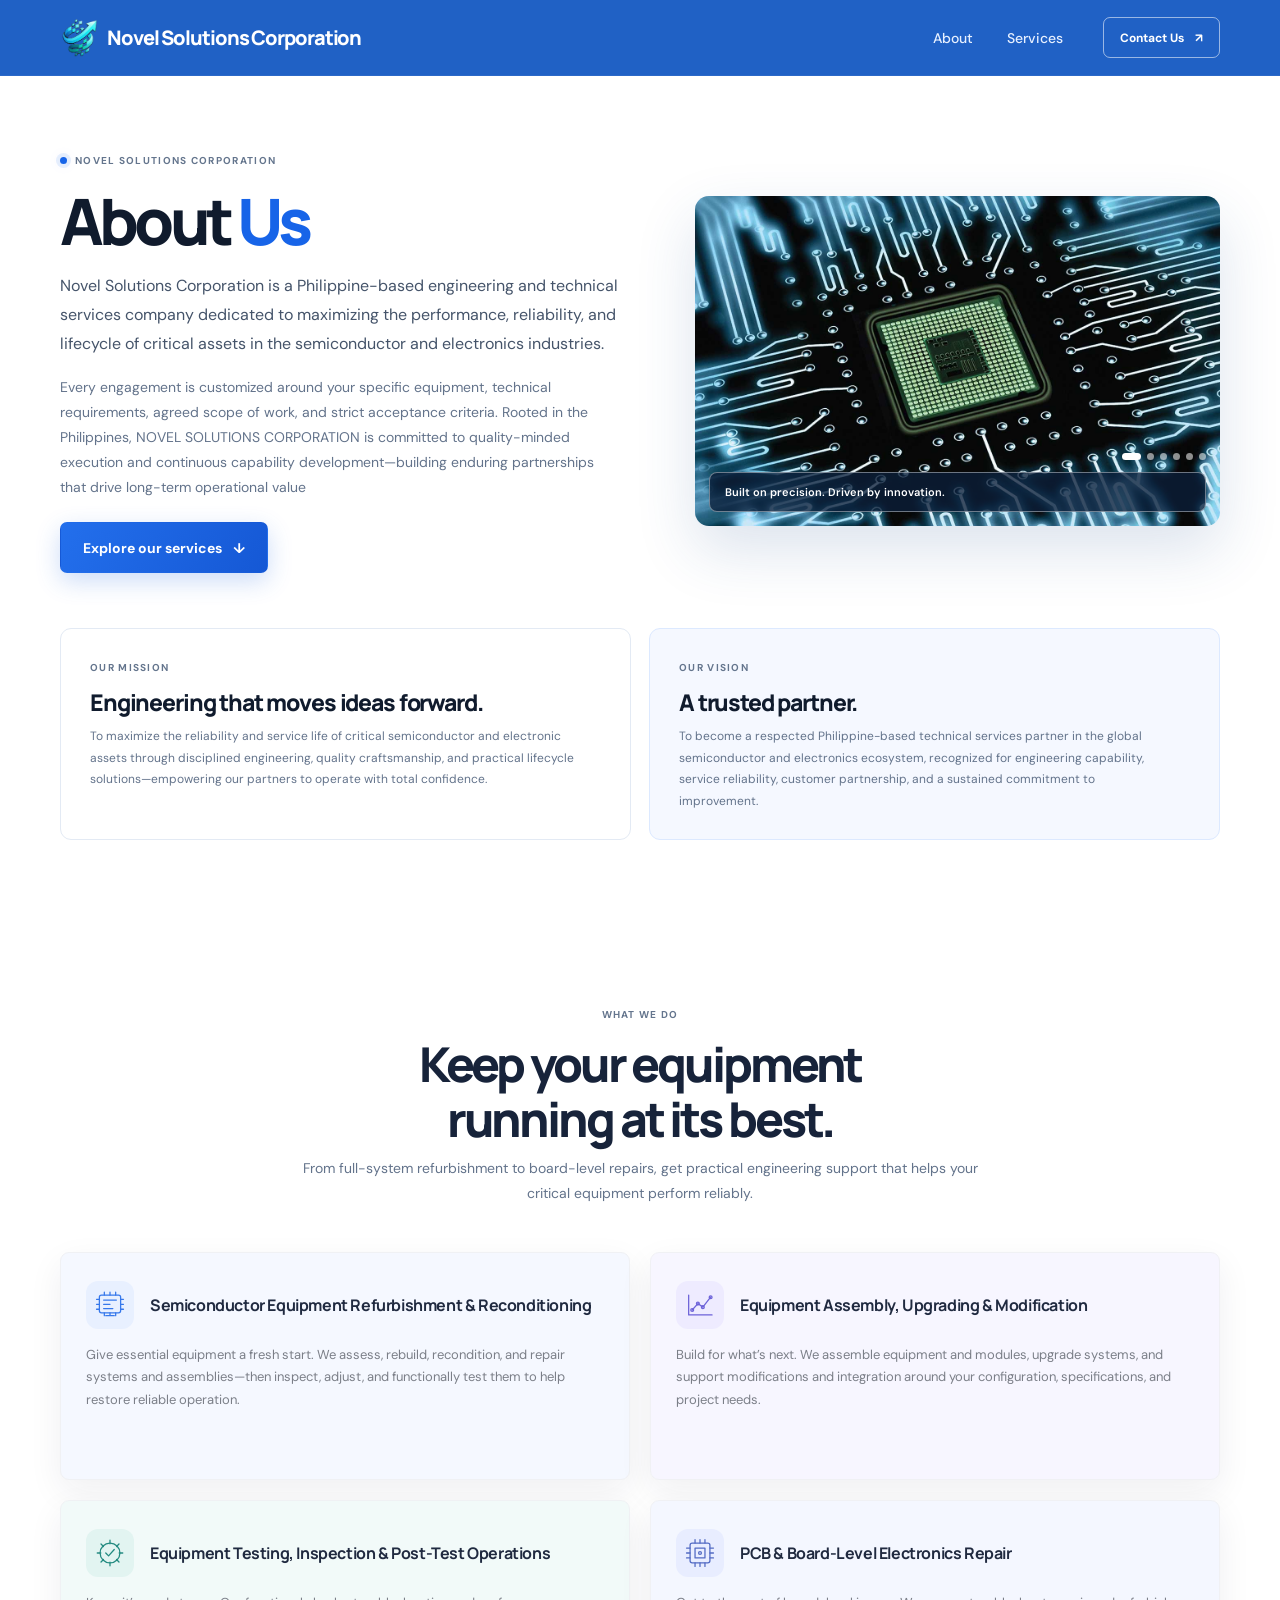
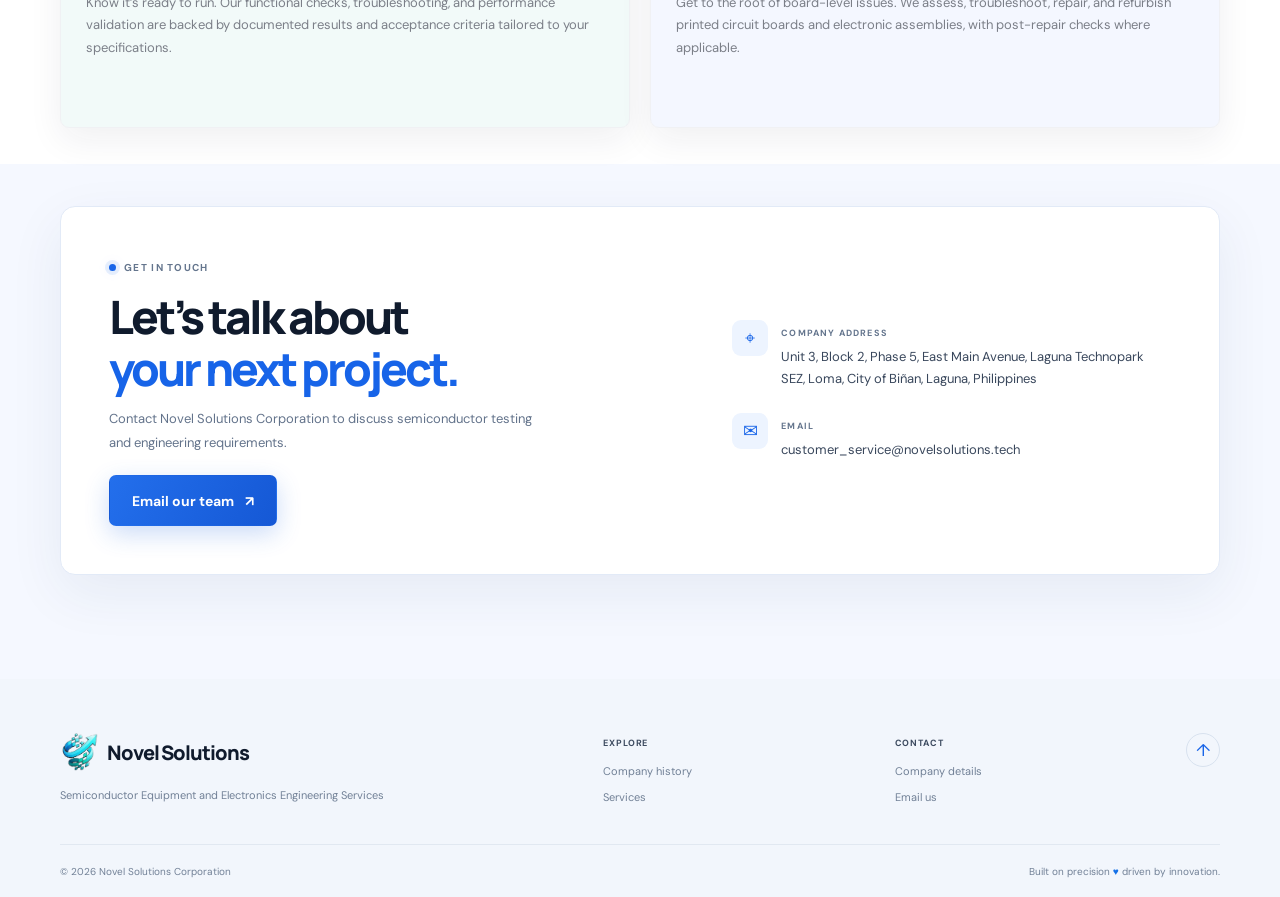
==== commit d53645ad: "Add files via upload" ====
--- a/index.html
+++ b/index.html
@@ -3,7 +3,7 @@
   <head>
     <meta charset="UTF-8" />
     <meta name="viewport" content="width=device-width, initial-scale=1.0" />
-    <meta name="description" content="Learn about Novel Solutions Corporation, our semiconductor services, product solutions, and contact information." />
+    <meta name="description" content="Learn about Novel Solutions Corporation, our semiconductor services, and contact information." />
     <meta name="theme-color" content="#f3f7ff" />
     <script>document.documentElement.classList.add("is-loading");</script>
     <title>Novel Solutions Corporation | Semiconductor Services</title>
@@ -32,7 +32,6 @@
           <div class="nav-links">
             <a href="#history">About</a>
             <a href="#services">Services</a>
-            <a href="#products">Products</a>
           </div>
           <a class="button button-small button-outline nav-cta" href="#contact">Contact Us <span aria-hidden="true">↗</span></a>
         </div>
@@ -44,13 +43,30 @@
         <div class="container company-layout">
           <div class="company-story">
             <span class="eyebrow"><span class="eyebrow-dot"></span> NOVEL SOLUTIONS CORPORATION</span>
-            <h1>Company <span>History</span></h1>
-            <p class="company-lead">Novel Solutions Corporation is focused on semiconductor services, precision fabrication, and testing. Our work brings practical engineering expertise and careful testing together to help customers meet their device and performance requirements.</p>
-            <p>From wafer evaluation through final testing, we support the steps that help teams understand device behavior, identify issues, and make informed engineering decisions.</p>
+            <h1>About <span>Us</span></h1>
+            <p class="company-lead">Novel Solutions Corporation is a Philippine-based engineering and technical services company dedicated to maximizing the performance, reliability, and lifecycle of critical assets in the semiconductor and electronics industries.</p>
+            <p>Every engagement is customized around your specific equipment, technical requirements, agreed scope of work, and strict acceptance criteria. Rooted in the Philippines, NOVEL SOLUTIONS CORPORATION is committed to quality-minded execution and continuous capability development—building enduring partnerships that drive long-term operational value</p>
             <a class="button button-primary" href="#services">Explore our services <span aria-hidden="true">↓</span></a>
           </div>
-          <figure class="company-photo">
-            <img src="Image/Pic1.jpg" alt="Semiconductor wafer and circuit board representing precision fabrication and testing" />
+          <figure class="company-photo semiconductor-slideshow" aria-label="Semiconductor image slideshow">
+            <div class="slideshow-track">
+              <div class="slideshow-slide active"><img src="Image/ss1.jpg" alt="Semiconductor service image 1" /></div>
+              <div class="slideshow-slide"><img src="Image/ss2.jpg" alt="Semiconductor service image 2" /></div>
+              <div class="slideshow-slide"><img src="Image/ss3.jpg" alt="Semiconductor service image 3" /></div>
+              <div class="slideshow-slide"><img src="Image/ss4.jpg" alt="Semiconductor service image 4" /></div>
+              <div class="slideshow-slide"><img src="Image/ss5.jpg" alt="Semiconductor service image 5" /></div>
+              <div class="slideshow-slide"><img src="Image/ss6.jpg" alt="Semiconductor service image 6" /></div>
+            </div>
+            <button class="slideshow-arrow slideshow-prev" type="button" aria-label="Previous image">‹</button>
+            <button class="slideshow-arrow slideshow-next" type="button" aria-label="Next image">›</button>
+            <div class="slideshow-dots" aria-label="Choose slideshow image">
+              <button class="active" type="button" aria-label="Show image 1" aria-current="true"></button>
+              <button type="button" aria-label="Show image 2"></button>
+              <button type="button" aria-label="Show image 3"></button>
+              <button type="button" aria-label="Show image 4"></button>
+              <button type="button" aria-label="Show image 5"></button>
+              <button type="button" aria-label="Show image 6"></button>
+            </div>
             <figcaption>Built on precision. Driven by innovation.</figcaption>
           </figure>
         </div>
@@ -58,12 +74,12 @@
           <article class="purpose-card">
             <span class="eyebrow">OUR MISSION</span>
             <h2>Engineering that moves ideas forward.</h2>
-            <p>Deliver dependable semiconductor testing and engineering services that help customers evaluate devices, improve quality, and reach their technical goals.</p>
+            <p>To maximize the reliability and service life of critical semiconductor and electronic assets through disciplined engineering, quality craftsmanship, and practical lifecycle solutions—empowering our partners to operate with total confidence.</p>
           </article>
           <article class="purpose-card purpose-card-highlight">
             <span class="eyebrow">OUR VISION</span>
-            <h2>A trusted partner in every test challenge.</h2>
-            <p>Be a trusted semiconductor solutions partner, recognized for precision, practical thinking, and a commitment to better results.</p>
+            <h2>A trusted partner.</h2>
+            <p>To become a respected Philippine-based technical services partner in the global semiconductor and electronics ecosystem, recognized for engineering capability, service reliability, customer partnership, and a sustained commitment to improvement.</p>
           </article>
         </div>
       </section>
@@ -72,130 +88,139 @@
         <div class="container">
           <div class="section-heading centered">
             <span class="eyebrow">WHAT WE DO</span>
-            <h2>Semiconductor<br /><span>Services that We Offer</span></h2>
-            <p>Engineering, testing, and data support for key stages of the semiconductor product lifecycle.</p>
+            <h2>Keep your equipment<br /><span>running at its best.</span></h2>
+            <p>From full-system refurbishment to board-level repairs, get practical engineering support that helps your critical equipment perform reliably.</p>
           </div>
           <div class="service-grid">
             <article class="service-card">
-              <span class="service-icon" aria-hidden="true"><svg viewBox="0 0 48 48" fill="none"><rect x="9" y="10" width="30" height="25" rx="3" /><path d="M15 17h18M15 23h9M15 29h13M18 39h12M24 35v4M5 16h4m-4 7h4m-4 7h4m30-14h4m-4 7h4m-4 7h4M16 6v4m8-4v4m8-4v4m-16 25v4m8-4v4m8-4v4" /></svg></span>
-              <h3>Test engineering</h3>
-              <p>Develop test approaches to verify semiconductor device functionality, performance, and reliability.</p>
-            </article>
-            <article class="service-card">
-              <span class="service-icon" aria-hidden="true"><svg viewBox="0 0 48 48" fill="none"><circle cx="24" cy="24" r="15" /><circle cx="24" cy="24" r="9" /><path d="M9 24h30M24 9c4 4 6 9 6 15s-2 11-6 15m0-30c-4 4-6 9-6 15s2 11 6 15M13 13l22 22M35 13 13 35" /></svg></span>
-              <h3>Wafer testing</h3>
-              <p>Evaluate semiconductor dies at wafer level to identify issues before packaging and support manufacturing yield.</p>
-            </article>
-            <article class="service-card">
-              <span class="service-icon" aria-hidden="true"><svg viewBox="0 0 48 48" fill="none"><rect x="8" y="9" width="32" height="30" rx="4" /><path d="M15 32V23m9 9V16m9 16V20M13 35h22M15 17l7-5 7 5 7-7" /><circle cx="36" cy="10" r="2" /></svg></span>
-              <h3>Final testing</h3>
-              <p>Test packaged devices for functionality and performance before they move to the next stage.</p>
-            </article>
-            <article class="service-card">
-              <span class="service-icon" aria-hidden="true"><svg viewBox="0 0 48 48" fill="none"><path d="M8 38V10m0 28h33" /><path d="m13 31 8-9 7 5 11-14" /><circle cx="13" cy="31" r="2" /><circle cx="21" cy="22" r="2" /><circle cx="28" cy="27" r="2" /><circle cx="39" cy="13" r="2" /></svg></span>
-              <h3>Yield analytics</h3>
-              <p>Review yield results to understand production performance and identify opportunities to improve.</p>
-            </article>
-            <article class="service-card">
-              <span class="service-icon" aria-hidden="true"><svg viewBox="0 0 48 48" fill="none"><rect x="8" y="9" width="32" height="30" rx="4" /><path d="M14 16h20M14 22h7m5 0h8M14 29h5m6 0h9M14 34h20" /><circle cx="21" cy="22" r="1" /><circle cx="20" cy="29" r="1" /></svg></span>
-              <h3>Test data analytics</h3>
-              <p>Analyze test data to find failure patterns and provide useful insight for engineering decisions.</p>
-            </article>
-            <article class="service-card">
-              <span class="service-icon" aria-hidden="true"><svg viewBox="0 0 48 48" fill="none"><circle cx="24" cy="24" r="7" /><path d="M20 7h8l1.5 5.2a13 13 0 0 1 3.6 1.5l5-2 4 7-3.8 3.8a13 13 0 0 1 0 4.2l3.8 3.8-4 7-5-2a13 13 0 0 1-3.6 1.5L28 42h-8l-1.5-5.2a13 13 0 0 1-3.6-1.5l-5 2-4-7 3.8-3.8a13 13 0 0 1 0-4.2L5.9 20.5l4-7 5 2a13 13 0 0 1 3.6-1.5L20 7Z" /></svg></span>
-              <h3>Automation &amp; software</h3>
-              <p>Support repeatable testing with software tools and automated workflows for accurate, traceable data.</p>
+              <svg class="circuit-effect" aria-hidden="true" viewBox="0 0 520 228" preserveAspectRatio="none">
+                <g class="circuit-traces">
+                  <path d="M0 58H94V28H188V76H286" />
+                  <path d="M520 42H448V14H366V62H296" />
+                  <path d="M52 228V174H112V128H74V88" />
+                  <path d="M198 228V184H252V154H340V202H420V228" />
+                  <path d="M520 178H462V132H398V98H520" />
+                  <path d="M0 132H44V104H150V228" />
+                  <path d="M328 228V116H376V82H520" />
+                  <path d="M240 228V126H286V68" />
+                  <path d="M0 194H74V228" />
+                </g>
+                <g class="circuit-pulses">
+                  <circle cx="188" cy="76" r="3" />
+                  <circle cx="366" cy="62" r="3" />
+                  <circle cx="112" cy="128" r="3" />
+                  <circle cx="398" cy="98" r="3" />
+                  <circle cx="286" cy="68" r="3" />
+                </g>
+              </svg>
+              <div class="service-card-heading">
+                <span class="service-icon" aria-hidden="true"><svg viewBox="0 0 48 48" fill="none"><rect x="9" y="10" width="30" height="25" rx="3" /><path d="M15 17h18M15 23h9M15 29h13M18 39h12M24 35v4M5 16h4m-4 7h4m-4 7h4m30-14h4m-4 7h4m-4 7h4M16 6v4m8-4v4m8-4v4m-16 25v4m8-4v4m8-4v4" /></svg></span>
+                <h3>Semiconductor Equipment Refurbishment &amp; Reconditioning</h3>
+              </div>
+              <p>Give essential equipment a fresh start. We assess, rebuild, recondition, and repair systems and assemblies—then inspect, adjust, and functionally test them to help restore reliable operation.</p>
+            </article>
+            <article class="service-card">
+              <svg class="circuit-effect" aria-hidden="true" viewBox="0 0 520 228" preserveAspectRatio="none">
+                <g class="circuit-traces">
+                  <path d="M0 58H94V28H188V76H286" />
+                  <path d="M520 42H448V14H366V62H296" />
+                  <path d="M52 228V174H112V128H74V88" />
+                  <path d="M198 228V184H252V154H340V202H420V228" />
+                  <path d="M520 178H462V132H398V98H520" />
+                  <path d="M0 132H44V104H150V228" />
+                  <path d="M328 228V116H376V82H520" />
+                  <path d="M240 228V126H286V68" />
+                  <path d="M0 194H74V228" />
+                </g>
+                <g class="circuit-pulses">
+                  <circle cx="188" cy="76" r="3" />
+                  <circle cx="366" cy="62" r="3" />
+                  <circle cx="112" cy="128" r="3" />
+                  <circle cx="398" cy="98" r="3" />
+                  <circle cx="286" cy="68" r="3" />
+                </g>
+              </svg>
+              <div class="service-card-heading">
+                <span class="service-icon" aria-hidden="true"><svg viewBox="0 0 48 48" fill="none"><path d="M8 38V10m0 28h33" /><path d="m13 31 8-9 7 5 11-14" /><circle cx="13" cy="31" r="2" /><circle cx="21" cy="22" r="2" /><circle cx="28" cy="27" r="2" /><circle cx="39" cy="13" r="2" /></svg></span>
+                <h3>Equipment Assembly, Upgrading &amp; Modification</h3>
+              </div>
+              <p>Build for what’s next. We assemble equipment and modules, upgrade systems, and support modifications and integration around your configuration, specifications, and project needs.</p>
+            </article>
+            <article class="service-card">
+              <svg class="circuit-effect" aria-hidden="true" viewBox="0 0 520 228" preserveAspectRatio="none">
+                <g class="circuit-traces">
+                  <path d="M0 58H94V28H188V76H286" />
+                  <path d="M520 42H448V14H366V62H296" />
+                  <path d="M52 228V174H112V128H74V88" />
+                  <path d="M198 228V184H252V154H340V202H420V228" />
+                  <path d="M520 178H462V132H398V98H520" />
+                  <path d="M0 132H44V104H150V228" />
+                  <path d="M328 228V116H376V82H520" />
+                  <path d="M240 228V126H286V68" />
+                  <path d="M0 194H74V228" />
+                </g>
+                <g class="circuit-pulses">
+                  <circle cx="188" cy="76" r="3" />
+                  <circle cx="366" cy="62" r="3" />
+                  <circle cx="112" cy="128" r="3" />
+                  <circle cx="398" cy="98" r="3" />
+                  <circle cx="286" cy="68" r="3" />
+                </g>
+              </svg>
+              <div class="service-card-heading">
+                <span class="service-icon" aria-hidden="true"><svg viewBox="0 0 48 48" fill="none"><path d="M24 6v5m0 26v5M6 24h5m26 0h5M11.3 11.3l3.5 3.5m18.4 18.4 3.5 3.5m0-25.4-3.5 3.5m-18.4 18.4-3.5 3.5" /><circle cx="24" cy="24" r="14" /><path d="m18 24 4 4 8-9" /></svg></span>
+                <h3>Equipment Testing, Inspection &amp; Post-Test Operations</h3>
+              </div>
+              <p>Know it’s ready to run. Our functional checks, troubleshooting, and performance validation are backed by documented results and acceptance criteria tailored to your specifications.</p>
+            </article>
+            <article class="service-card">
+              <svg class="circuit-effect" aria-hidden="true" viewBox="0 0 520 228" preserveAspectRatio="none">
+                <g class="circuit-traces">
+                  <path d="M0 58H94V28H188V76H286" />
+                  <path d="M520 42H448V14H366V62H296" />
+                  <path d="M52 228V174H112V128H74V88" />
+                  <path d="M198 228V184H252V154H340V202H420V228" />
+                  <path d="M520 178H462V132H398V98H520" />
+                  <path d="M0 132H44V104H150V228" />
+                  <path d="M328 228V116H376V82H520" />
+                  <path d="M240 228V126H286V68" />
+                  <path d="M0 194H74V228" />
+                </g>
+                <g class="circuit-pulses">
+                  <circle cx="188" cy="76" r="3" />
+                  <circle cx="366" cy="62" r="3" />
+                  <circle cx="112" cy="128" r="3" />
+                  <circle cx="398" cy="98" r="3" />
+                  <circle cx="286" cy="68" r="3" />
+                </g>
+              </svg>
+              <div class="service-card-heading">
+                <span class="service-icon" aria-hidden="true"><svg viewBox="0 0 48 48" fill="none"><rect x="10" y="10" width="28" height="28" rx="3" /><path d="M17 17h14v14H17zM17 5v5m7-5v5m7-5v5m-14 28v5m7-5v5m7-5v5M5 17h5m-5 7h5m-5 7h5m28-14h5m-5 7h5m-5 7h5" /><circle cx="24" cy="24" r="2" /></svg></span>
+                <h3>PCB &amp; Board-Level Electronics Repair</h3>
+              </div>
+              <p>Get to the root of board-level issues. We assess, troubleshoot, repair, and refurbish printed circuit boards and electronic assemblies, with post-repair checks where applicable.</p>
             </article>
           </div>
         </div>
       </section>
 
-      <section class="section company-products" id="products">
-        <div class="container product-showcase">
-          <figure class="product-showcase-image">
-            <img src="Image/j800-ex.png" alt="Semiconductor chip and illuminated circuit board" loading="lazy" />
-          </figure>
-          <div class="product-showcase-panel">
-            <span class="eyebrow">PRODUCTS &amp; SOLUTIONS</span>
-            <h2>JAVELIN J800 <span>EX</span></h2>
-            <div class="product-highlights">
-              <article class="product-highlight product-highlight-active">
-                <span class="product-highlight-icon" aria-hidden="true"><svg viewBox="0 0 32 32" fill="none"><rect x="7" y="7" width="18" height="18" rx="3" /><path d="M12 12h8v8h-8zM3 11h4m-4 5h4m-4 5h4m18-10h4m-4 5h4m-4 5h4M11 3v4m5-4v4m5-4v4m-10 18v4m5-4v4m5-4v4" /></svg></span>
-                <div>
-                  <h3>Description</h3>
-                  <p>The NorthStar Javelin J800 EX is a compact, 200 MHz semiconductor Automated Test Equipment (ATE) system designed to test integrated circuits (ICs). It supports configurable digital, analog, and mixed-signal testing, making it suitable for semiconductor test development and production environments.</p>
-                </div>
-              </article>
-
-              <article class="product-highlight">
-                <span class="product-highlight-icon" aria-hidden="true"><svg viewBox="0 0 32 32" fill="none"><rect x="7" y="7" width="18" height="18" rx="3" /><path d="M12 12h8v8h-8zM3 11h4m-4 5h4m-4 5h4m18-10h4m-4 5h4m-4 5h4M11 3v4m5-4v4m5-4v4m-10 18v4m5-4v4m5-4v4" /></svg></span>
-                <div>
-                  <h3>Key Features</h3>
-                  <ul>
-                    <li>200 MHz digital test capability</li>
-                    <li>Configurable analog and mixed-signal testing</li>
-                    <li>Compact and modular design for easy integration</li>
-                    <li>Supports a wide range of semiconductor devices</li>
-                    <li>User-friendly software interface for test development</li>
-                  </ul>
-                </div>
-                </article>
-              
-            </div>
-          </div>
-        </div>
-        <div class="container product-showcase product-showcase-reverse">
-          <div class="product-showcase-panel">
-            <span class="eyebrow">ENGINEERING SOLUTIONS</span>
-            <h2>JAVELIN J800 <span>MX2</span></h2>
-            <div class="product-highlights">
-              <article class="product-highlight product-highlight-active">
-                <span class="product-highlight-icon" aria-hidden="true"><svg viewBox="0 0 32 32" fill="none"><path d="M6 25V7m0 18h21M10 21l5-6 4 3 7-9" /><circle cx="10" cy="21" r="1.5" /><circle cx="15" cy="15" r="1.5" /><circle cx="19" cy="18" r="1.5" /><circle cx="26" cy="9" r="1.5" /></svg></span>
-                <div>
-                  <h3>Description</h3>
-                  <p>The NorthStar Javelin J800 MX2 is a semiconductor Automated Test Equipment (ATE) system designed for high-capacity, high-parallelism integrated circuit (IC) testing. It combines configurable digital and analog test capabilities in a compact platform for semiconductor engineering and manufacturing.</p>
-                </div>
-              </article>
-              <article class="product-highlight">
-                <span class="product-highlight-icon" aria-hidden="true"><svg viewBox="0 0 32 32" fill="none"><rect x="6" y="6" width="20" height="20" rx="3" /><path d="M11 11h10M11 16h4m4 0h2m-10 5h10" /><circle cx="17" cy="16" r="1" /></svg></span>
-                <div>
-                  <h3>Key Features</h3>
-                  <ul>
-                    <li>1536 I/O channels full digital tester,</li>
-                    <li>68-channel full analog tester,</li>
-                    <li>Mix signal tester</li>
-                  </ul>
-                </div>
-              </article>
-        
-            </div>
-          </div>
-          <figure class="product-showcase-image">
-            <img src="Image/j800-1.png" alt="Semiconductor wafer and circuit board for engineering and testing" loading="lazy" />
-          </figure>
-        </div>
-      </section>
 
       <section class="section company-contact" id="contact">
         <div class="container contact-panel">
           <div class="contact-intro">
             <span class="eyebrow"><span class="eyebrow-dot"></span> GET IN TOUCH</span>
             <h2>Let’s talk about<br /><span>your next project.</span></h2>
-            <p>Contact Novel Solutions Corporation to discuss semiconductor testing, engineering, or product requirements.</p>
-            <a class="button button-primary" href="mailto:info@novelsolutions.com">Email our team <span aria-hidden="true">↗</span></a>
+            <p>Contact Novel Solutions Corporation to discuss semiconductor testing and engineering requirements.</p>
+            <a class="button button-primary" href="mailto:customer_service@novelsolutions.tech">Email our team <span aria-hidden="true">↗</span></a>
           </div>
           <div class="contact-details">
             <div class="contact-detail">
               <span class="contact-detail-icon" aria-hidden="true">⌖</span>
-              <div><span class="eyebrow">COMPANY ADDRESS</span><p>Bacoor, Cavite<br />Philippines</p></div>
-            </div>
-            <div class="contact-detail">
-              <span class="contact-detail-icon" aria-hidden="true">☎</span>
-              <div><span class="eyebrow">PHONE</span><p>09xx-xxx-xxxx</p></div>
+              <div><span class="eyebrow">COMPANY ADDRESS</span><p>Unit 3, Block 2, Phase 5, East Main Avenue, Laguna Technopark SEZ, Loma, City of Biñan, Laguna, Philippines</p></div>
             </div>
             <div class="contact-detail">
               <span class="contact-detail-icon" aria-hidden="true">✉</span>
-              <div><span class="eyebrow">EMAIL</span><p><a href="mailto:info@novelsolutions.com">info@novelsolutions.com</a></p></div>
+              <div><span class="eyebrow">EMAIL</span><p><a href="mailto:customer_service@novelsolutions.tech">customer_service@novelsolutions.tech</a></p></div>
             </div>
           </div>
         </div>
@@ -206,13 +231,19 @@
       <div class="container footer-main">
         <div class="footer-brand">
           <a class="brand" href="#top"><img class="brand-logo" src="assets/novel-solutions-mark.png" alt="" aria-hidden="true" /><span>Novel Solutions</span></a>
-          <p>Semiconductor test engineering and technical services.</p>
-        </div>
-        <div class="footer-column"><strong>EXPLORE</strong><a href="#history">Company history</a><a href="#services">Services</a><a href="#products">Products</a></div>
-        <div class="footer-column"><strong>CONTACT</strong><a href="#contact">Company details</a><a href="mailto:info@novelsolutions.com">Email us</a></div>
+          <p>Semiconductor Equipment and Electronics Engineering Services</p>
+        </div>
+        <div class="footer-column"><strong>EXPLORE</strong><a href="#history">Company history</a><a href="#services">Services</a></div>
+        <div class="footer-column"><strong>CONTACT</strong><a href="#contact">Company details</a><a href="mailto:customer_service@novelsolutions.tech">Email us</a></div>
         <a class="back-top" href="#top" aria-label="Back to top">↑</a>
       </div>
       <div class="container footer-bottom"><span>© <span id="year"></span> Novel Solutions Corporation</span><span>Built on precision <span class="footer-heart">♥</span> driven by innovation.</span></div>
     </footer>
+    <dialog class="slideshow-lightbox" aria-label="Expanded slideshow image">
+      <button class="lightbox-close" type="button" aria-label="Close expanded image">×</button>
+      <button class="lightbox-arrow lightbox-prev" type="button" aria-label="Previous expanded image">‹</button>
+      <img src="Image/ss1.jpg" alt="Expanded semiconductor service image" />
+      <button class="lightbox-arrow lightbox-next" type="button" aria-label="Next expanded image">›</button>
+    </dialog>
   </body>
 </html>
--- a/styles.css
+++ b/styles.css
@@ -555,6 +555,25 @@
 .company-story .button { margin-top: 8px; }
 .company-photo { position: relative; min-height: 330px; margin: 0; overflow: hidden; border-radius: 14px; background: #e8f1ff; box-shadow: 0 24px 60px rgba(35,78,140,.16); }
 .company-photo img { display: block; width: 100%; height: 330px; object-fit: cover; }
+.slideshow-track { position: relative; height: 330px; }
+.slideshow-slide { position: absolute; inset: 0; opacity: 0; visibility: hidden; transform: scale(1.025); transition: opacity .8s ease, transform 1.2s ease, visibility .8s; }
+.slideshow-slide.active { opacity: 1; visibility: visible; transform: scale(1); }
+.slideshow-track { cursor: zoom-in; }
+.slideshow-arrow { position: absolute; z-index: 3; top: 50%; display: grid; width: 38px; height: 38px; padding: 0 0 3px; place-items: center; border: 1px solid rgba(255,255,255,.45); border-radius: 50%; background: rgba(12,31,58,.58); color: #fff; font-size: 28px; line-height: 1; opacity: 0; cursor: pointer; transform: translateY(-50%); transition: opacity .2s, background .2s; }
+.slideshow-prev { left: 14px; }
+.slideshow-next { right: 14px; }
+.semiconductor-slideshow:hover .slideshow-arrow { opacity: 1; }
+.slideshow-arrow:hover { background: rgba(23,98,232,.85); }
+.slideshow-dots { position: absolute; z-index: 3; right: 14px; bottom: 66px; display: flex; gap: 6px; }
+.slideshow-dots button { width: 7px; height: 7px; padding: 0; border: 0; border-radius: 50%; background: rgba(255,255,255,.55); cursor: pointer; transition: width .2s, background .2s; }
+.slideshow-dots button.active { width: 19px; border-radius: 5px; background: #fff; }
+.slideshow-lightbox { width: min(1100px,calc(100vw - 32px)); max-height: calc(100vh - 32px); padding: 0; border: 0; border-radius: 12px; background: #071426; box-shadow: 0 24px 80px rgba(0,0,0,.42); overflow: hidden; }
+.slideshow-lightbox::backdrop { background: rgba(5,14,28,.82); backdrop-filter: blur(6px); }
+.slideshow-lightbox img { display: block; width: 100%; max-height: calc(100vh - 32px); object-fit: contain; }
+.lightbox-close { position: absolute; z-index: 2; top: 12px; right: 12px; width: 38px; height: 38px; padding: 0 0 4px; border: 1px solid rgba(255,255,255,.35); border-radius: 50%; background: rgba(7,20,38,.78); color: #fff; font-size: 28px; line-height: 1; cursor: pointer; }
+.lightbox-arrow { position: absolute; z-index: 2; top: 50%; display: grid; width: 44px; height: 44px; padding: 0 0 4px; place-items: center; border: 1px solid rgba(255,255,255,.35); border-radius: 50%; background: rgba(7,20,38,.78); color: #fff; font-size: 32px; line-height: 1; cursor: pointer; transform: translateY(-50%); }
+.lightbox-prev { left: 12px; }
+.lightbox-next { right: 12px; }
 .company-photo figcaption { position: absolute; right: 14px; bottom: 14px; left: 14px; padding: 12px 15px; border: 1px solid rgba(255,255,255,.4); border-radius: 8px; background: rgba(12,31,58,.78); color: #fff; font-size: 11px; font-weight: 600; }
 .purpose-grid { display: grid; grid-template-columns: repeat(2,1fr); gap: 18px; margin-top: 55px; }
 .purpose-card { padding: 26px 29px; border: 1px solid var(--line); border-radius: 11px; background: #fff; }
@@ -562,30 +581,7 @@
 .purpose-card h2 { max-width: 420px; margin: 12px 0 9px; font-family: var(--font-display); font-size: 23px; font-weight: 800; letter-spacing: -.05em; line-height: 1.25; }
 .purpose-card p { max-width: 490px; margin-bottom: 0; color: var(--muted); font-size: 12px; line-height: 1.8; }
 .company-services { background: #f8faff; }
-.company-products { overflow: hidden; padding: 75px 0; background: #f4f8ff; }
-.product-showcase { display: grid; grid-template-columns: 1fr 1.08fr; align-items: center; gap: 0; }
-.product-showcase-image { height: 500px; margin: 0 -28px 0 0; overflow: hidden; border-radius: 12px; background: #e5f0ff; box-shadow: 0 20px 55px rgba(35,78,140,.2); }
-.product-showcase-image img { display: block; width: 100%; height: 100%; object-fit: cover; }
-.product-showcase-panel { position: relative; min-height: 540px; padding: 42px 42px 36px 58px; border: 1px solid #e2eaf7; border-radius: 12px; background: #fff; color: var(--ink); box-shadow: 0 20px 55px rgba(35,78,140,.1); }
-.product-showcase-reverse { grid-template-columns: 1.08fr 1fr; margin-top: 38px; }
-.product-showcase-reverse .product-showcase-panel { padding-right: 58px; padding-left: 42px; }
-.product-showcase-reverse .product-showcase-image { margin: 0 0 0 -28px; }
-.product-showcase-panel > .eyebrow { color: #64758d; }
-.product-showcase-panel h2 { max-width: 540px; margin: 12px 0 27px; color: #17233a; font-family: var(--font-display); font-size: clamp(27px,3vw,37px); font-weight: 800; letter-spacing: -.05em; line-height: 1.2; }
-.product-showcase-panel h2 span { color: var(--blue); }
-.product-highlights { display: grid; gap: 10px; }
-.product-highlight { display: grid; grid-template-columns: 34px 1fr; gap: 15px; align-items: start; padding: 17px 16px; border: 1px solid transparent; border-radius: 10px; }
-.product-highlight-active { border-color: #e2ebfb; background: #f4f8ff; box-shadow: 0 7px 18px rgba(35,78,140,.07); }
-.product-highlight-icon { display: block; width: 28px; height: 28px; color: #718096; }
-.product-highlight-active .product-highlight-icon { color: var(--blue); }
-.product-highlight-icon svg { display: block; width: 100%; height: 100%; stroke: currentColor; stroke-width: 1.7; stroke-linecap: round; stroke-linejoin: round; }
-.product-highlight h3 { margin: 1px 0 6px; color: #26364d; font-family: var(--font-display); font-size: 15px; font-weight: 700; }
-.product-highlight-active h3 { color: var(--blue); }
-.product-highlight p { max-width: 480px; margin: 0; color: #718096; font-size: 12px; line-height: 1.7; }
-.product-highlight ul { display: grid; gap: 7px; margin: 0; padding: 0; list-style: none; }
-.product-highlight li { position: relative; padding-left: 16px; color: #718096; font-size: 12px; line-height: 1.7; }
-.product-highlight li::before { position: absolute; top: .65em; left: 2px; width: 5px; height: 5px; border-radius: 50%; background: var(--blue); content: ""; }
-.company-contact { background: #f5f8ff; }
+.company-contact { background: #f5f8ff; padding-top: 42px; }
 .contact-panel { display: grid; grid-template-columns: 1fr .8fr; gap: 75px; padding: 48px; border: 1px solid #e2eaf7; border-radius: 15px; background: #fff; box-shadow: 0 18px 55px rgba(34,58,96,.07); }
 .contact-intro h2 { margin: 15px 0 12px; font-family: var(--font-display); font-size: clamp(35px,4vw,46px); font-weight: 800; letter-spacing: -.065em; line-height: 1.13; }
 .contact-intro > p { max-width: 430px; margin-bottom: 21px; color: var(--muted); font-size: 13px; line-height: 1.8; }
@@ -596,17 +592,51 @@
 .contact-detail p { margin: 5px 0 0; color: #39475c; font-size: 13px; line-height: 1.7; }
 .contact-detail a:hover { color: var(--blue); }
 
-.company-services { background: #fff; }
+.company-services { background: #fff; padding-top: 80px; padding-bottom: 36px; }
 .company-services .section-heading { max-width: 720px; margin-bottom: 46px; }
 .company-services .section-heading h2 { margin-bottom: 10px; color: #17233a; }
 .company-services .section-heading h2 span { color: #17233a; }
-.service-grid { display: grid; grid-template-columns: repeat(3,minmax(0,1fr)); gap: 20px; }
-.service-card { min-height: 228px; padding: 28px 25px 25px; border: 1px solid #f0f1f4; border-radius: 9px; background: #fff; box-shadow: 0 12px 35px rgba(25,37,62,.065); text-align: center; transition: transform .2s, box-shadow .2s; }
-.service-card:hover { transform: translateY(-3px); box-shadow: 0 17px 40px rgba(25,37,62,.1); }
-.service-icon { display: grid; width: 58px; height: 58px; margin: 0 auto 17px; place-items: center; color: #4b68ff; }
-.service-icon svg { display: block; width: 48px; height: 48px; stroke: currentColor; stroke-width: 1.8; stroke-linecap: round; stroke-linejoin: round; }
-.service-card h3 { margin: 0 0 12px; color: #202a40; font-family: var(--font-display); font-size: 16px; font-weight: 700; letter-spacing: -.025em; }
-.service-card p { max-width: 315px; margin: 0 auto; color: #7b7f88; font-size: 13px; line-height: 1.65; }
+.service-grid { display: grid; grid-template-columns: repeat(2,minmax(0,1fr)); gap: 20px; }
+.service-card { position: relative; isolation: isolate; overflow: hidden; min-height: 228px; padding: 28px 25px 25px; border: 1px solid #f0f1f4; border-radius: 9px; background: #f5f8ff; box-shadow: 0 12px 35px rgba(25,37,62,.065); text-align: left; transition: transform .25s ease, box-shadow .25s ease, border-color .25s ease, background .25s ease; }
+.service-card:nth-child(2) { background: #f7f6ff; }
+.service-card:nth-child(3) { background: #f2faf9; }
+.service-card:nth-child(4) { background: #f4f7ff; }
+.service-card::before { position: absolute; z-index: -2; inset: 0; background-image: radial-gradient(circle,rgba(63,132,220,.45) 0 1px,transparent 1.5px); background-size: 32px 32px; content: ""; opacity: 0; pointer-events: none; transition: opacity .3s ease; }
+.service-card::after { position: absolute; z-index: -1; inset: 0; background: linear-gradient(135deg,rgba(227,239,255,.9),rgba(245,248,255,.78)); content: ""; opacity: 0; pointer-events: none; transition: opacity .3s ease; }
+.circuit-effect { position: absolute; z-index: -1; inset: 0; width: 100%; height: 100%; overflow: hidden; opacity: 0; fill: none; pointer-events: none; transition: opacity .35s ease; }
+.circuit-traces { stroke: rgba(54,132,220,.58); stroke-width: 1.15; stroke-linecap: square; stroke-linejoin: round; stroke-dasharray: 5 7; }
+.circuit-traces path { animation: circuit-trace-flow 4s linear infinite; }
+.circuit-traces path:nth-child(2n) { animation-direction: reverse; animation-duration: 5.5s; }
+.circuit-pulses { fill: #2f86df; stroke: none; filter: drop-shadow(0 0 5px #78b8f3); }
+.circuit-pulses circle { opacity: .2; animation: circuit-node-pulse 1.8s ease-in-out infinite alternate; }
+.circuit-pulses circle:nth-child(2n) { animation-delay: -.8s; }
+.circuit-pulses circle:nth-child(3n) { animation-delay: -1.3s; }
+.service-card:hover .circuit-effect { opacity: 1; }
+.service-card > *:not(.circuit-effect) { position: relative; z-index: 2; }
+.service-card:hover { z-index: 2; transform: translateY(-13px) scale(1.04); border-color: #78aeef; background: rgba(248,251,255,.96); box-shadow: 0 32px 64px rgba(25,65,130,.32); }
+.service-card:hover::before { opacity: .75; }
+.service-card:hover::after { opacity: 1; }
+@keyframes circuit-trace-flow {
+  to { stroke-dashoffset: -48; }
+}
+@keyframes circuit-node-pulse {
+  from { opacity: .25; transform: scale(.75); transform-origin: center; }
+  to { opacity: 1; transform: scale(1.55); transform-origin: center; }
+}
+@media (prefers-reduced-motion: reduce) {
+  .service-card, .service-card::before, .service-card::after, .circuit-effect { transition: none; }
+  .service-card:hover { transform: none; }
+  .circuit-traces path, .circuit-pulses circle { animation: none; }
+}
+.service-icon { display: grid; width: 48px; height: 48px; margin: 0; flex: 0 0 auto; place-items: center; border-radius: 12px; background: #e8f0ff; color: #3678eb; }
+.service-card:nth-child(2) .service-icon { background: #eeebff; color: #6d63d9; }
+.service-card:nth-child(3) .service-icon { background: #e2f4f1; color: #248b81; }
+.service-card:nth-child(4) .service-icon { background: #e8edff; color: #526bc4; }
+.service-card-heading { display: flex; align-items: center; gap: 16px; margin-bottom: 15px; }
+.service-card-heading h3 { flex: 1; }
+.service-icon svg { display: block; width: 34px; height: 34px; stroke: currentColor; stroke-width: 1.8; stroke-linecap: round; stroke-linejoin: round; }
+.service-card h3 { margin: 0; color: #202a40; font-family: var(--font-display); font-size: 16px; font-weight: 700; letter-spacing: -.025em; line-height: 1.45; }
+.service-card p { max-width: none; margin: 0; color: #7b7f88; font-size: 13px; line-height: 1.7; }
 
 @media (max-width: 900px) {
   .company-layout { gap: 35px; }
@@ -621,22 +651,9 @@
   .company-story h1 { font-size: 45px; }
   .company-story .company-lead { font-size: 14px; }
   .company-photo, .company-photo img { min-height: 0; height: 235px; }
+  .slideshow-track { height: 235px; }
   .purpose-grid { gap: 12px; margin-top: 30px; }
   .purpose-card { padding: 22px; }
-  .company-products { padding: 48px 0; }
-  .product-showcase { grid-template-columns: 1fr; gap: 0; }
-  .product-showcase-image { height: 260px; margin: 0; border-radius: 11px 11px 0 0; }
-  .product-showcase-panel { min-height: 0; padding: 27px 20px 20px; border-radius: 0 0 11px 11px; }
-  .product-showcase-reverse { margin-top: 24px; }
-  .product-showcase-reverse .product-showcase-panel { padding: 27px 20px 20px; border-radius: 11px 11px 0 0; }
-  .product-showcase-reverse .product-showcase-image { height: 260px; margin: 0; border-radius: 0 0 11px 11px; }
-  .product-showcase-panel h2 { margin: 10px 0 19px; font-size: 29px; }
-  .product-highlights { gap: 6px; }
-  .product-highlight { grid-template-columns: 28px 1fr; gap: 12px; padding: 14px 11px; }
-  .product-highlight-icon { width: 25px; height: 25px; }
-  .product-highlight h3 { font-size: 14px; }
-  .product-highlight p { font-size: 11px; }
-  .product-highlight li { font-size: 11px; }
   .contact-panel { grid-template-columns: 1fr; gap: 30px; padding: 25px 21px; }
   .contact-details { gap: 19px; }
   .company-services .section-heading { margin-bottom: 30px; }
@@ -651,18 +668,6 @@
 .page-hero-copy h1 span, .faq-page-hero h1 span { color: var(--blue); }
 .page-hero-copy > p, .faq-page-hero p { max-width: 480px; margin-bottom: 25px; color: var(--muted); font-size: 15px; line-height: 1.8; }
 .page-hero-visual { position: relative; min-height: 345px; overflow: hidden; border: 1px solid #dce8fa; border-radius: 15px; background: radial-gradient(ellipse at 50% 45%,#e5f0ff 0%,#f4f8ff 67%); }
-.product-visual { display: grid; place-items: center; }
-.product-visual::before, .product-visual::after { position: absolute; width: 260px; height: 260px; border: 1px solid rgba(44,111,224,.15); border-radius: 50%; content: ""; }
-.product-visual::after { width: 330px; height: 330px; }
-.product-chip { position: relative; z-index: 1; display: grid; width: 163px; height: 163px; place-items: center; border: 1px solid rgba(94,153,246,.7); border-radius: 20px; background: linear-gradient(145deg,#246fe4,#123e91); box-shadow: 0 26px 56px rgba(30,87,178,.26), inset 0 0 0 9px rgba(255,255,255,.08), inset 0 0 0 13px rgba(255,255,255,.05); transform: rotate(-8deg); }
-.product-chip::before, .product-chip::after { position: absolute; z-index: -1; top: 19px; right: -13px; bottom: 19px; left: -13px; border-top: 2px dashed #6ca4ff; border-bottom: 2px dashed #6ca4ff; content: ""; }
-.product-chip::after { top: -13px; right: 19px; bottom: -13px; left: 19px; border: 0; border-right: 2px dashed #6ca4ff; border-left: 2px dashed #6ca4ff; }
-.product-chip > span { color: #fff; font-family: var(--font-display); font-size: 35px; font-weight: 800; letter-spacing: -.08em; text-shadow: 0 3px 12px rgba(0,0,0,.2); }
-.product-chip > i { position: absolute; width: 8px; height: 8px; border: 1px solid rgba(255,255,255,.8); border-radius: 50%; background: #58d8f0; box-shadow: 0 0 12px rgba(88,216,240,.7); }
-.product-chip > i:nth-of-type(1) { top: 14px; left: 14px; }.product-chip > i:nth-of-type(2) { top: 14px; right: 14px; }.product-chip > i:nth-of-type(3) { right: 14px; bottom: 14px; }.product-chip > i:nth-of-type(4) { bottom: 14px; left: 14px; }
-.product-orbit { position: absolute; z-index: 1; width: 14px; height: 14px; border-radius: 50%; background: #22a9dc; box-shadow: 0 0 0 7px rgba(34,169,220,.12); }
-.product-orbit-one { top: 71px; right: 86px; }.product-orbit-two { bottom: 75px; left: 78px; width: 10px; height: 10px; background: #698ff1; box-shadow: 0 0 0 6px rgba(105,143,241,.12); }
-.product-visual .float-card-top { top: 34px; right: 22px; }.product-visual .float-card-bottom { bottom: 27px; left: 20px; }
 .engineering-visual { display: grid; place-items: center; }
 .circuit-board { position: relative; width: 72%; height: 230px; border: 1px solid #cbdcf4; border-radius: 13px; background-color: #eef5ff; background-image: linear-gradient(rgba(86,133,204,.08) 1px,transparent 1px),linear-gradient(90deg,rgba(86,133,204,.08) 1px,transparent 1px); background-size: 20px 20px; box-shadow: 0 24px 52px rgba(42,86,148,.13); }
 .circuit-chip { position: absolute; z-index: 2; top: 50%; left: 50%; display: grid; width: 78px; height: 78px; place-items: center; border: 1px solid #6a9be7; border-radius: 10px; background: linear-gradient(145deg,#286fda,#17469a); color: #fff; font-family: var(--font-display); font-weight: 800; transform: translate(-50%,-50%); box-shadow: 0 9px 25px rgba(30,87,178,.25); }
@@ -723,7 +728,6 @@
 @media (max-width: 900px) {
   .page-hero { gap: 30px; min-height: 430px; }
   .page-hero-visual { min-height: 300px; }
-  .product-visual .float-card-top { right: 7px; }.product-visual .float-card-bottom { left: 7px; }
   .engineering-visual .float-card-top { right: 5px; }.engineering-visual .float-card-bottom { left: 5px; }
   .contact-layout { grid-template-columns: .72fr 1.28fr; gap: 32px; }
   .contact-form { padding: 24px; }
@@ -734,8 +738,6 @@
   .page-hero-copy h1, .faq-page-hero h1 { font-size: clamp(42px, 11vw, 55px); }
   .page-hero-copy > p, .faq-page-hero p { margin-right: auto; margin-left: auto; font-size: 13px; }
   .page-hero-visual { min-height: 285px; }
-  .product-chip { width: 137px; height: 137px; }
-  .product-visual .float-card-top { top: 16px; right: 2px; }.product-visual .float-card-bottom { bottom: 14px; left: 2px; }
   .engineering-visual .float-card-top { top: 13px; right: 2px; }.engineering-visual .float-card-bottom { bottom: 12px; left: 2px; }
   .engineering-diagram { width: 91%; padding: 10px; }
   .diagram-node { min-height: 65px; }
